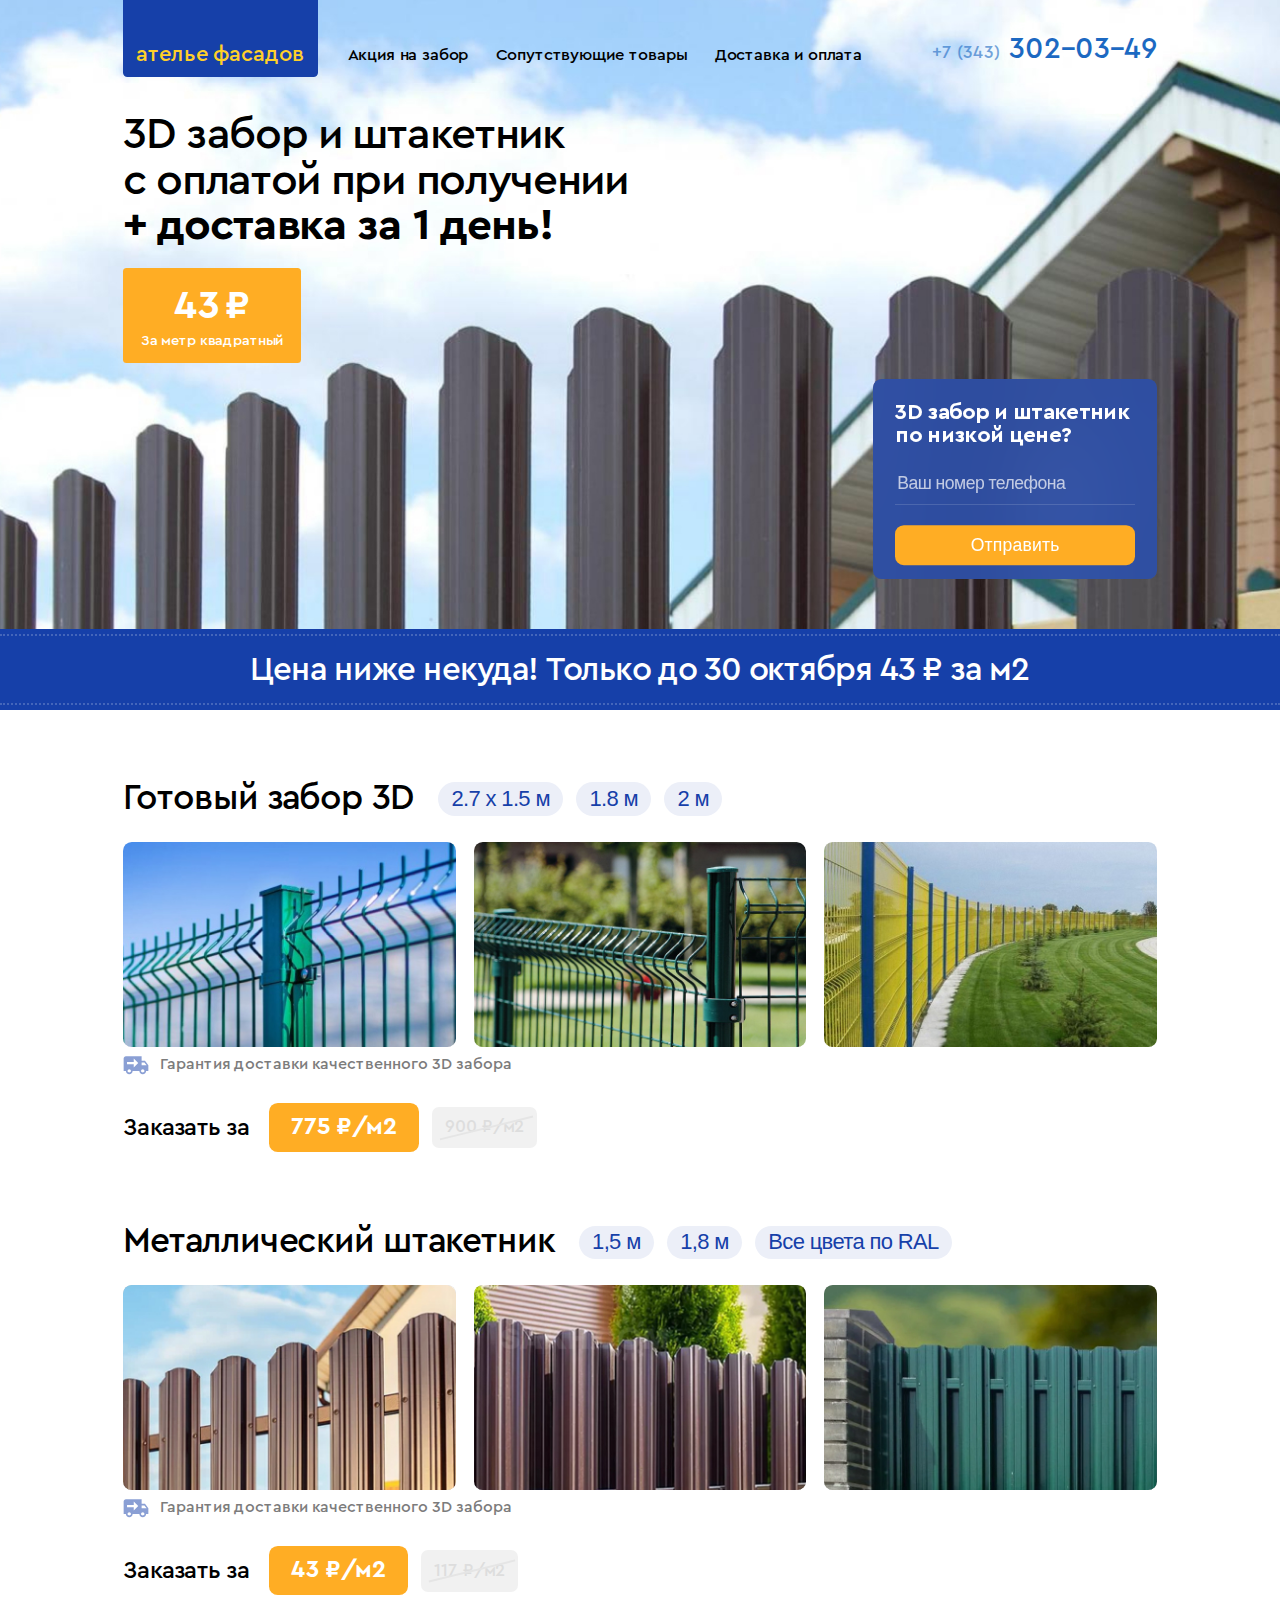
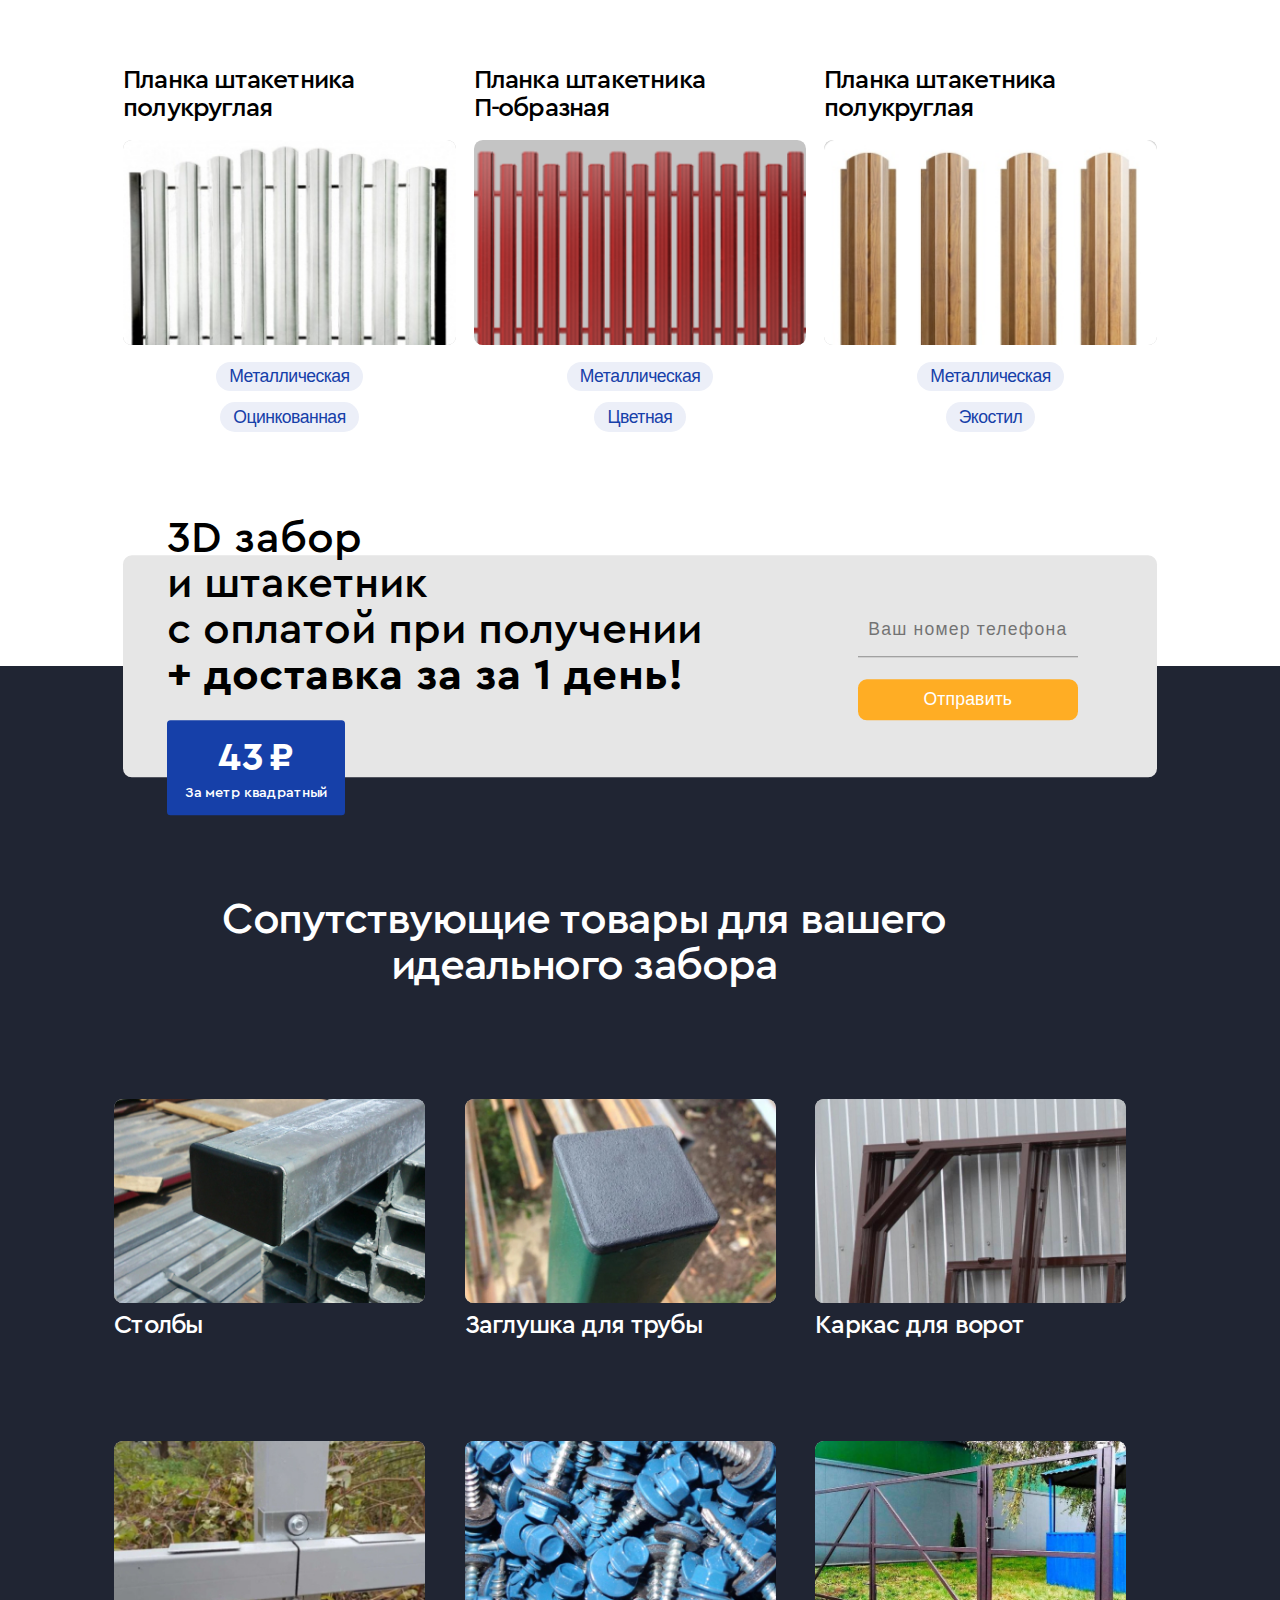
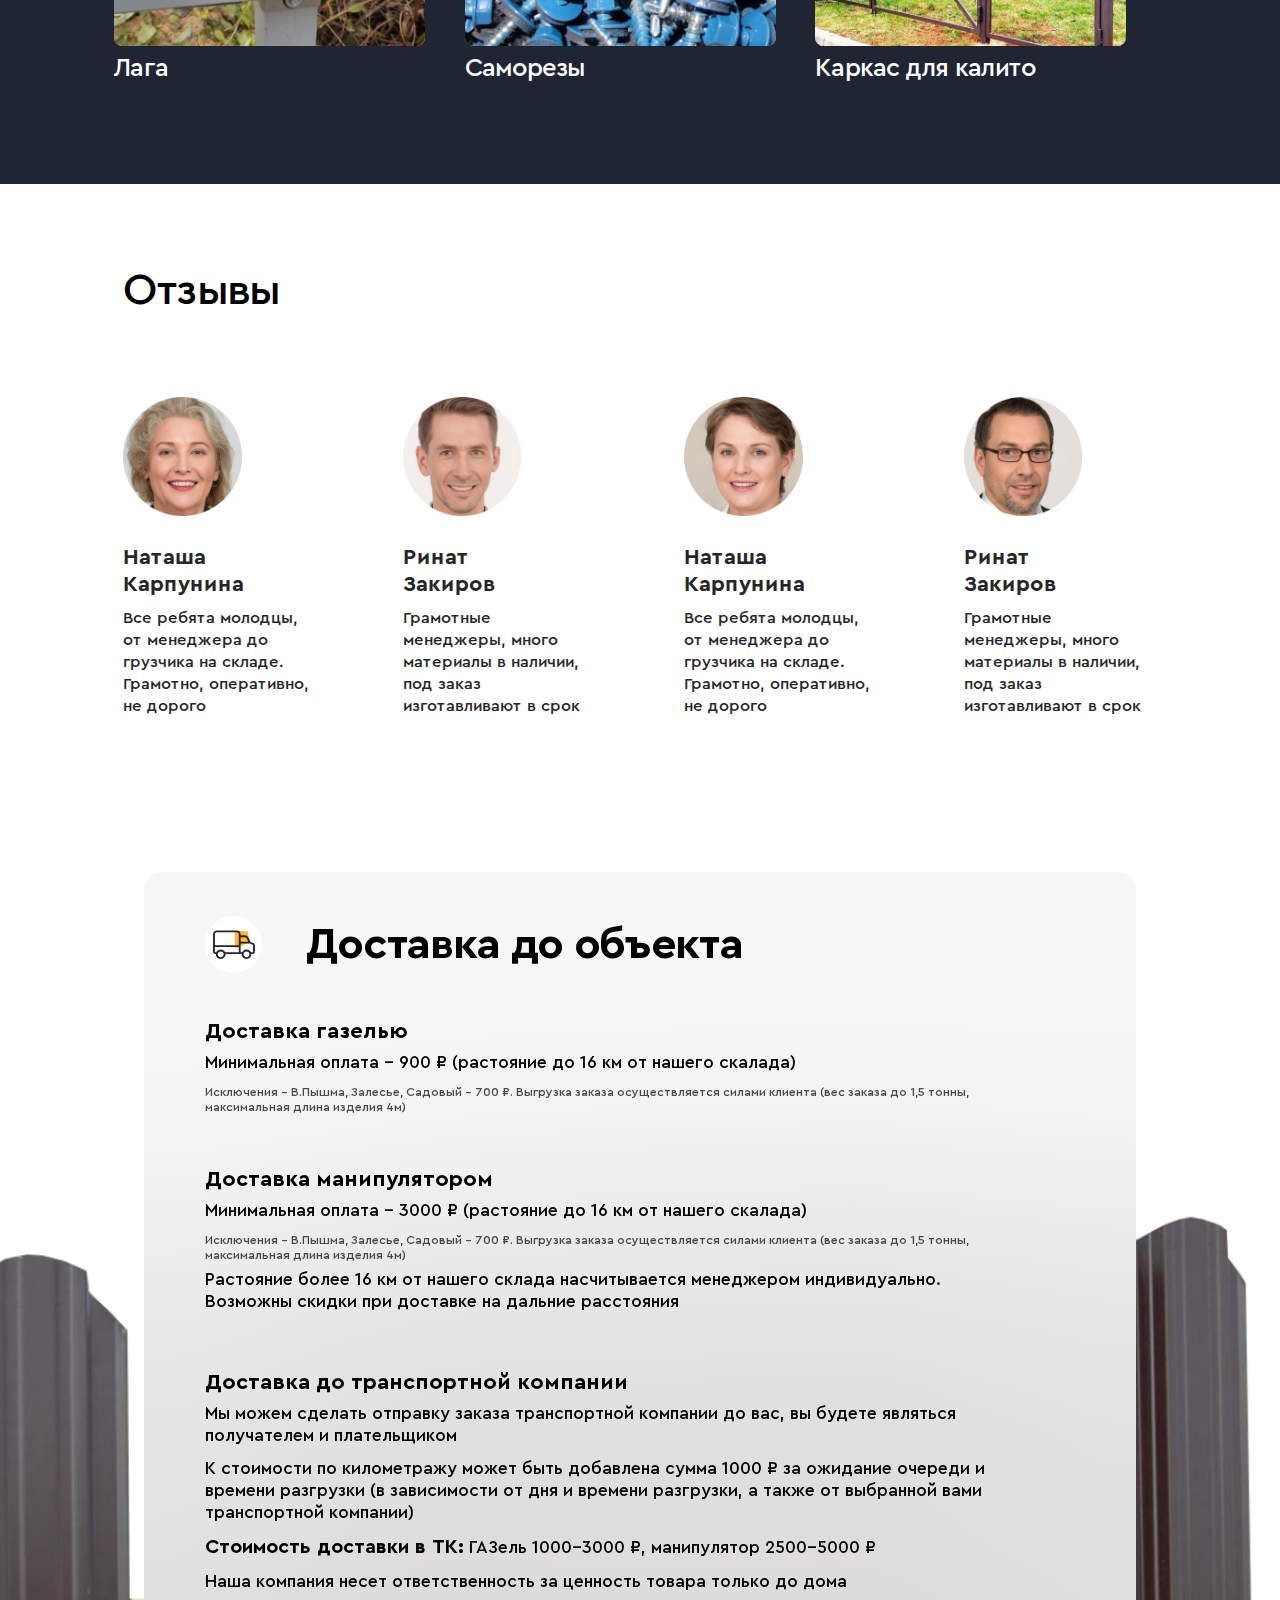
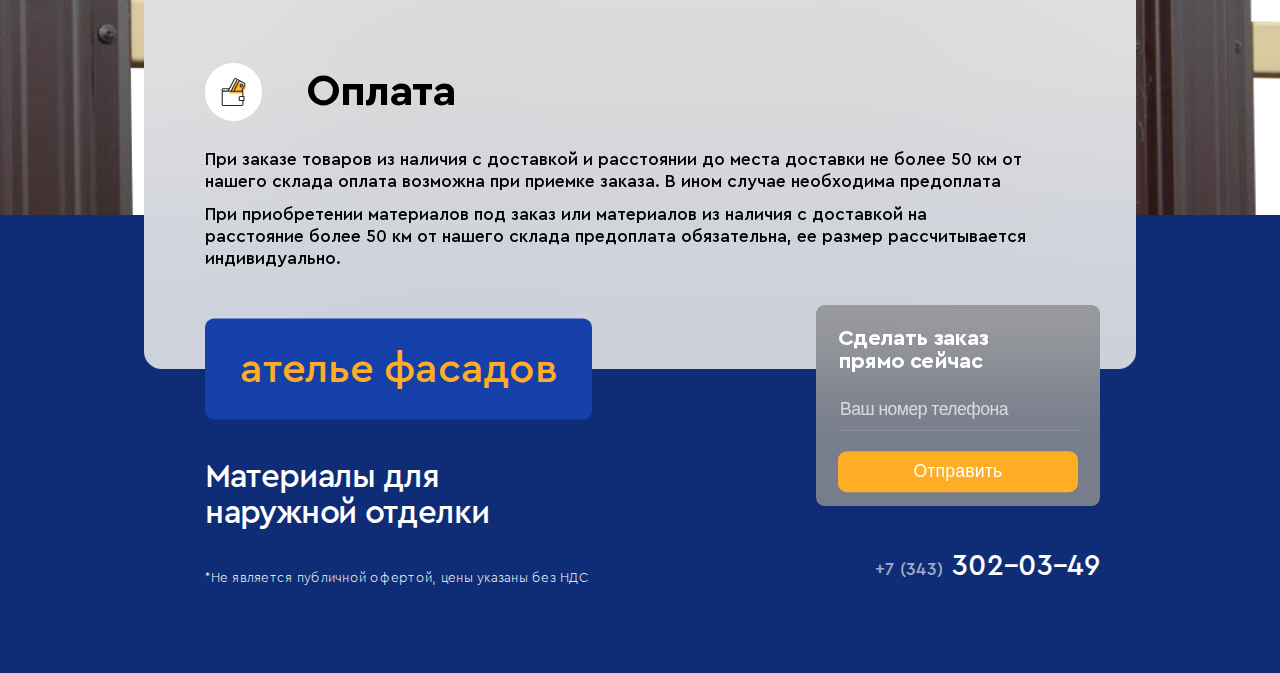
==== index.html @ 2d4c3260 "add project" ====
<!DOCTYPE html>
<html>
    <head>
        <meta charset="utf-8">
        <meta http-equiv="X-UA-Compatible" content="IE=edge">
        <title>facade</title>
        <meta name="description" content="">
        <meta name="viewport" content="width=device-width, initial-scale=1">
        <link rel="stylesheet" href="style/style.css">
    </head>
    <body>
        <div class="overlay"></div>
        <header class="header header__fence" id="header">
            <div class="container header__inner">
                <div class="top-strip">
                    <div class="top-strip__inner">
                        <div class="name__company">
                            ателье фасадов
                        </div>
                        <nav class="header__menu">
                            <ul class="header__list">
                                <li class="list__item"><a href="#ofer">Акция на забор</a></li>
                                <li class="list__item"><a href="#related">Сопутствующие товары</a></li>
                                <li class="list__item"><a href="#delivery">Доставка и оплата</a></li>
                            </ul>
                        </nav>
                    </div>
                    <div class="phone__number header__phone__number phone__number_dark"><span class="phone__number_smal">+7 (343)</span>302-03-49</div>
                </div>
                <h2 class="title__promotion">3D&nbsp;забор&nbsp;и&nbsp;штакетник с&nbsp;оплатой&nbsp;при получении <br><b><span class="title__promotion_bold">+&nbsp;доставка за&nbsp;1&nbsp;день!</span></b></h2>
                <div class="deal__price bg_orange deal__price__fs">
                    <div class="deal__price_amount">43<span class="logo__money logo__money_close">₽</span></div>
                    <div class="deal__price_text deal__price_text_close">За метр квадратный</div>
                    <div class="deal__price_text_open">За м<sup>2</sup></div>
                </div>
                <div class="block__phone block__phone__bg_blue block__phone__header_pos">
                    <div class="block__phone__title"><span class="block__phone__title_figure">3</span>D забор и штакетник по низкой цене?</div>
                    <form action="#" method="post">
                        <div class="input__phone">
                            <input 
                            class="input_tel js-input-tel"                            
                            type="tel" 
                            name="tel" 
                            data-validate-field="tel"
                            placeholder="Ваш номер телефона"
                            >
                        </div>
                        <div class="input__phone__btn">
                            <input type="button" value="Отправить">
                        </div>
                    </form>
                </div>
            </div>           
        </header>
        <main class="main">
            <div class="strip__ofer strip__ofer__fence">
                <div class="text container">Цена ниже некуда! Только&nbsp;до&nbsp;30&nbsp;октября 43&nbsp;₽&nbsp;за&nbsp;м2</div>
            </div>
            <div class="item container" id="ofer">
                <div class="block__item block__item_pos">
                    <div class="item__head">
                        <div class="item__head__title">Готовый забор 3D</div>
                        <div class="item__choice">
                            <div class="item__choice_btn btn_fs"><input type="button" value="2.7 x 1.5 м"></div>
                            <div class="item__choice_btn btn_fs"><input type="button" value="1.8 м"></div>
                            <div class="item__choice_btn btn_fs"><input type="button" value="2 м"></div>
                        </div>
                    </div>
                    <div class="item__body__scroll">
                        <div class="item__body">
                            <div class="item">
                                <div class="item__img">
                                    <img src="img/fence/fence1.jpg" alt="">
                                </div>
                            </div>

                            <div class="item">
                                <div class="item__img">
                                    <img src="img/fence/fence2.jpg" alt="">
                                </div>
                            </div>

                            <div class="item">
                                <div class="item__img">
                                    <img src="img/fence/fence3.jpg" alt="">
                                </div>
                            </div>
                        </div>
                    </div>
                    <div class="guarantee">
                        <img src="/img/car_ico.svg" alt=""><div class="guarantee__text">Гарантия доставки качественного 3D забора</div>
                    </div>
                    <div class="item__footer">
                        <div class="item__footer__text">Заказать за</div>
                        <div class="item__footer__amount">
                            <div class="item__footer__price">775 ₽/м2</div>
                            <div class="item__footer__price_old">900 ₽/м2</div>
                        </div>
                    </div>
                </div>
                <div class="block__item block__item_pos">
                    <div class="item__head">
                        <div class="item__head__title">Металлический штакетник</div>
                        <div class="item__choice">
                            <div class="item__choice_btn btn_fs"><input type="button" value="1,5 м"></div>
                            <div class="item__choice_btn btn_fs"><input type="button" value="1,8 м"></div>
                            <div class="item__choice_btn btn_fs"><input type="button" value="Все цвета по RAL"></div>
                        </div>
                    </div>
                    <div class="item__body__scroll">
                        <div class="item__body">
                            <div class="item">
                                <div class="item__img">
                                    <img src="img/picket-fenced/pick1.jpg" alt="">
                                </div>
                            </div>
                            <div class="item">
                                <div class="item__img">
                                    <img src="img/picket-fenced/pick2.jpg" alt="">
                                </div>
                            </div>
                            <div class="item">
                                <div class="item__img">
                                    <img src="img/picket-fenced/pick3.jpg" alt="">
                                </div>
                            </div>
                            
                        </div>
                    </div>
                    <div class="guarantee">
                        <img src="/img/car_ico.svg" alt=""><div class="guarantee__text">Гарантия доставки качественного 3D забора</div>
                    </div>
                    <div class="item__footer">
                        <div class="item__footer__text">Заказать за</div>
                        <div class="item__footer__amount">
                            <div class="item__footer__price">43 ₽/м2</div>
                            <div class="item__footer__price_old">117 ₽/м2</div>
                        </div>
                    </div>
                </div>
                <div class="block__item block__item_pos-fence ">
                    <div class="block__item__title">
                        Еще штакетник
                    </div>
                    <div class="item__body__scroll">
                        <div class="item__body">
                            <div class="item">
                                <div class="item__title">Планка штакетника <br>
                                    полукруглая</div>
                                <div class="item__img">
                                    <img src="img/choice-pf/choice_pf1.png" alt="">
                                </div>
                                <div class="item__choice item__choice_position item__choice_location">
                                    <div class="item__choice_btn btn_fs_small">
                                        <input type="button" value="Металлическая">
                                    </div>
                                    <div class="item__choice_btn btn_fs_small">
                                        <input type="button" value="Оцинкованная">
                                    </div>
                                </div>
                            </div>
                            <div class="item">
                                <div class="item__title">Планка штакетника <br> П-образная</div>
                                <div class="item__img">
                                    <img src="img/choice-pf/choice_pf2.png" alt="">
                                </div>
                                <div class="item__choice item__choice_position item__choice_location">
                                    <div class="item__choice_btn btn_fs_small">
                                        <input type="button" value="Металлическая">
                                    </div>
                                    <div class="item__choice_btn btn_fs_small">
                                        <input type="button" value="Цветная">
                                    </div>
                                </div>
                            </div>
                            <div class="item">
                                <div class="item__title">Планка штакетника <br>
                                    полукруглая</div>
                                <div class="item__img">
                                    <img src="img/choice-pf/choice_pf3.png" alt="">
                                </div>
                                <div class="item__choice item__choice_position item__choice_location">
                                    <div class="item__choice_btn btn_fs_small">
                                        <input type="button" value="Металлическая">
                                    </div>
                                    <div class="item__choice_btn btn_fs_small">
                                        <input type="button" value="Экостил">
                                    </div>
                                </div> 
                            </div>
                        </div>
                    </div>
                    <div class="item__footer item__footer_close">
                        <div class="item__footer__text">Заказать за</div>
                        <div class="item__footer__amount">
                            <div class="item__footer__price">294 ₽/м2</div>
                            <div class="item__footer__price_old">520 ₽/м2</div>
                        </div>

                    </div>
                </div>
                <div class="promotion promotion__fence">
                    <div class="prom__box prom__box__fence">
                        <div class="prom__inner prom__inner__phone">
                            <div class="prom__text">3D забор <br> и штакетник <br> с оплатой при получении <br> <b>+ доставка за за 1 день! </b>
                            </div>

                            <div class="deal__price bg_blue deal__price__fs">
                                <div class="deal__price_amount">43<span class="logo__money logo__money_close">₽</span></div>
                                <div class="deal__price_text deal__price_text_close">За метр квадратный</div>
                                <div class="deal__price_text_open">За м<sup>2</sup></div>
                            </div>
        
                            <div class="prom__block__phone">
                                <form action="#" method="post">
                                    <div class="input__phone">
                                        <input type="tel" name="tel" class="input_tel2 js-input-tel" data-validate-field="tel"  placeholder="Ваш номер телефона">
                                    </div>
                                    <div class="input__phone__btn">
                                        <input type="button" value="Отправить">
                                    </div>
                                </form>
                            </div>
                        </div>
                    </div>
                </div>
            </div>
            <div class="related">
                <div class="container">
                    <h2 class="related__title" id="related">Сопутствующие товары для вашего<span class="text_close"> идеального</span>&nbsp;забора</h2>
                    
                    <div class="item__body__scroll related__block">
                        <div class="item__body related__block_inner">
                            <div class="item related__item">
                                <div class="item__img">
                                    <img src="img/related/related1.jpg" alt="">
                                </div>
                                <div class="related__item__title">Столбы</div>
                            </div>

                            <div class="item related__item">
                                <div class="item__img">
                                    <img src="img/related/related2.jpg" alt="">
                                </div>
                                <div class="related__item__title">Заглушка для трубы</div>
                            </div>

                            <div class="item related__item">
                                <div class="item__img">
                                    <img src="img/related/related3.jpg" alt="">
                                </div>
                                <div class="related__item__title">Каркас для ворот</div>
                            </div>

                            <div class="item related__item">
                                <div class="item__img">
                                    <img src="img/related/related4.jpg" alt="">
                                </div>
                                <div class="related__item__title">Лага</div>
                            </div>

                            <div class="item related__item">
                                <div class="item__img">
                                    <img src="img/related/related5.jpg" alt="">
                                </div>
                                <div class="related__item__title">Саморезы</div>
                            </div>

                            <div class="item related__item">
                                <div class="item__img">
                                    <img src="img/related/related6.jpg" alt="">
                                </div>
                                <div class="related__item__title">Каркас для калито</div>
                            </div>

                        </div>
                    </div>
                </div>
            </div>
            <div class="feedback container">
                <h2 class="feedback__title">Отзывы</h2>
                <div class=" item__body__scroll">
                    <div class="item__body feedback__block">
                        <div class="feedback__user item">
                            <div class="user__foto"><img src="img/user/user1.png" alt=""></div>
                            <div class="user__name">Наташа <br> Карпунина</div>
                            <div class="user__text">Все ребята молодцы, от менеджера до грузчика на складе. Грамотно, оперативно, не дорого</div>
                        </div>
                        <div class="feedback__user item">
                            <div class="user__foto"><img src="img/user/user2.png" alt=""></div>
                            <div class="user__name">Ринат <br> Закиров</div>
                            <div class="user__text">Грамотные менеджеры, много материалы в наличии, под заказ изготавливают в срок</div>
                        </div>
                        <div class="feedback__user item">
                            <div class="user__foto"><img src="img/user/user3.png" alt=""></div>
                            <div class="user__name">Наташа <br> Карпунина</div>
                            <div class="user__text">Все ребята молодцы, от менеджера до грузчика на складе. Грамотно, оперативно, не дорого</div>
                        </div>
                        <div class="feedback__user item">
                            <div class="user__foto"><img src="img/user/user4.png" alt=""></div>
                            <div class="user__name">Ринат <br> Закиров</div>
                            <div class="user__text">Грамотные менеджеры, много материалы в наличии, под заказ изготавливают в срок</div>
                        </div>
                    </div>
                </div>
            </div>
            <div class="delivery" >
                <div class="container">
                    <div class="gray__block" id="delivery">
                        <div class="gray__block__inner">
                            <div class="delivery__title">
                                <div class="delivery__img">
                                    <img src="img/delivery_ico.svg" alt="">
                                </div>
                                <h3>Доставка до объекта</h3>
                            </div>
                            <div class="delivery__item__block">
                                <div class="delivery__item">Доставка газелью</div>
                                <p class="delivery__text">Минимальная оплата - 900 ₽ (растояние до 16 км от нашего скалада)</p>
                                <div class="dekivery__attentively">Исключения - В.Пышма, Залесье, Садовый - 700 ₽. Выгрузка заказа осуществляется силами клиента (вес заказа до 1,5 тонны, максимальная длина изделия 4м)</div>
                            </div>
                            <div class="delivery__item__block">
                                <div class="delivery__item">Доставка манипулятором</div>
                                <p class="delivery__text">Минимальная оплата - 3000 ₽ (растояние до 16 км от нашего скалада)</p>
                                <div class="dekivery__attentively">Исключения - В.Пышма, Залесье, Садовый - 700 ₽. Выгрузка заказа осуществляется силами клиента (вес заказа до 1,5 тонны, максимальная длина изделия 4м)</div>
                                <p class="delivery__text">
                                    Растояние более 16 км от нашего склада насчитывается менеджером индивидуально. Возможны скидки при доставке на дальние расстояния
                                </p>
                            </div>
                            <div class="delivery__item__block">
                                <div class="delivery__item">Доставка до транспортной компании</div>
                                <p class="delivery__text">Мы можем сделать отправку заказа транспортной компании до вас, вы будете являться получателем и плательщиком
                                </p>
                                <p class="delivery__text">К стоимости по километражу может быть добавлена сумма 1000 ₽ за ожидание очереди и времени разгрузки (в зависимости от дня и времени разгрузки, а также от выбранной вами транспортной компании)</p>
                            </div>
                            <div class="delivery__item__block">
                                <p class="delivery__text"><span class="delivery__text_fs">Стоимость доставки в ТК:</span> ГАЗель&nbsp;1000-3000&nbsp;₽, манипулятор&nbsp;2500-5000&nbsp;₽</p>
                                <p class="delivery__text">Наша компания несет ответственность за ценность товара только до дома</p>
                            </div>
                            <div class="delivery__item__block_pos">
                                <div class="delivery__title delivery__title_pos">
                                    <div class="delivery__img">
                                        <img src="img/wallet_ico.svg" alt="">
                                    </div>
                                    <h3>Оплата</h3>
                                </div>
                                <div class="delivery__item__block">
                                    <p class="delivery__text">При заказе товаров из наличия с доставкой и расстоянии до места доставки не более 50 км от нашего склада оплата возможна при приемке заказа. В ином случае необходима предоплата</p>
                                    <p class="delivery__text">При приобретении материалов под заказ или материалов из наличия с доставкой на расстояние более 50 км от нашего склада предоплата обязательна, ее размер рассчитывается индивидуально.</p>
                                </div>
                            </div>
                            <div class="name__company name__company_pos name__company__link">
                                <a href="#header">ателье фасадов</a>
                            </div>
                        </div>
                    </div>
                </div>
            </div>
        </main>
        <footer class="footer">
            <div class="container">
                <div class="footer__inner">
                    <div class="footer__info">
                        <div class="footer__text">Материалы для <br> наружной отделки</div>
                        <div class="footer__string">*Не является публичной офертой, цены указаны без НДС </div>
                    </div>
                    <div class="footer__contact">
                        <div class="block__phone block__phone__bg_gray  footer__block__phone">
                            <div class="block__phone__title">Сделать заказ <br>
                                прямо сейчас
                            </div>
                            <div>
                                <form action="#" method="post">
                                    <div class="input__phone">
                                        <input type="tel" name="tel" class="input_tel3 js-input-tel"  name="tel"
                                        data-validate-field="tel"                                        
                                        placeholder="Ваш номер телефона">
                                    </div>
                                    <div class="input__phone__btn">
                                        <input type="button" value="Отправить">
                                    </div>
                                </form>
                            </div>
                        </div>
                        <div class="phone__number phone__number__footer footer__contact__phone phone__number_light"><span class="phone__number_smal">+7 (343)</span>302-03-49</div>
                    </div>
                </div>
            </div>
        </footer>
        <script src="js/just-validate.min.js"></script>
        <script src="js/inputmask.min.js"></script>        
        <script src="js/script.js"></script>
        
        <!-- Yandex.Metrika counter -->
    <script type="text/javascript" >
        (function(m,e,t,r,i,k,a){m[i]=m[i]||function(){(m[i].a=m[i].a||[]).push(arguments)};
        m[i].l=1*new Date();k=e.createElement(t),a=e.getElementsByTagName(t)[0],k.async=1,k.src=r,a.parentNode.insertBefore(k,a)})
        (window, document, "script", "https://mc.yandex.ru/metrika/tag.js", "ym");
        
        ym(68285995, "init", {
        clickmap:true,
        trackLinks:true,
        accurateTrackBounce:true
        });
    </script>
    <noscript><div><img src="https://mc.yandex.ru/watch/68285995" style="position:absolute; left:-9999px;" alt="" /></div></noscript>
    <!-- /Yandex.Metrika counter -->

    </body>
</html>
---- style/style.css ----
@font-face {
  font-family: 'Cera Pro';
  font-style: black;
  font-weight: 900;
  src: url("../fonts/CeraPro/CeraPro-Black.woff");
}

@font-face {
  font-family: 'Cera Pro';
  font-style: bold;
  font-weight: 700;
  src: url("../fonts/CeraPro/CeraPro-Bold.woff");
}

@font-face {
  font-family: 'Cera Pro';
  font-style: medium;
  font-weight: 500;
  src: url("../fonts/CeraPro/CeraPro-Medium.woff");
}

@font-face {
  font-family: 'Cera Pro';
  font-style: light;
  font-weight: 300;
  src: url("../fonts/CeraPro/CeraPro-Light.woff");
}

@font-face {
  font-family: 'Cera Pro';
  font-style: thin;
  font-weight: 100;
  src: url("../fonts/CeraPro/CeraPro-Thin.woff");
}

.deal__price_text_open {
  display: none;
  font-size: 14px;
  line-height: 18px;
  -webkit-box-align: center;
      -ms-flex-align: center;
          align-items: center;
  text-align: center;
  letter-spacing: -0.01em;
}

@media screen and (max-width: 768px) {
  .deal__price_text_open {
    display: -webkit-box;
    display: -ms-flexbox;
    display: flex;
  }
}

@media screen and (max-width: 768px) {
  .deal__price_text_close {
    display: none;
  }
}

@media screen and (max-width: 768px) {
  .text_close {
    display: none;
  }
}

.bg_orange {
  background: #FFAD24;
  color: #fff;
  margin-top: 0.87rem;
}

@media screen and (max-width: 375px) {
  .bg_orange {
    margin-top: 0.75rem;
  }
}

.bg_blue {
  background: #1640A9;
  color: #fff;
  margin-top: 0.54rem;
}

.title__promotion {
  width: 23.6rem;
  font-size: 2rem;
  color: #000000;
  letter-spacing: -0.03em;
  line-height: 104%;
  font-weight: 500;
  font-family: Cera Pro;
  position: relative;
}

@media screen and (max-width: 768px) {
  .title__promotion {
    width: auto;
    padding-right: 3rem;
  }
}

@media screen and (max-width: 374px) {
  .title__promotion {
    font-weight: 300;
    padding-right: 7rem;
  }
}

@media screen and (max-width: 320px) {
  .title__promotion {
    padding-right: 0;
  }
}

.title__promotion_bold {
  font-weight: bold;
}

@media screen and (max-width: 375px) {
  .title__promotion_bold {
    padding-right: 5.5rem;
  }
}

.promotion__fence {
  -webkit-transform: translate(0, 50%);
          transform: translate(0, 50%);
  margin-top: 4.3rem;
}

@media screen and (max-width: 768px) {
  .promotion__fence {
    margin-top: -4.5rem;
  }
}

@media screen and (max-width: 450px) {
  .promotion__fence {
    -webkit-transform: translate(0, 10%);
            transform: translate(0, 10%);
    margin-top: 2.5rem;
  }
}

.promotion__tile {
  margin: 1rem 0;
}

@media screen and (max-width: 640px) {
  .promotion__tile {
    margin-bottom: -30px;
  }
}

.prom__phone {
  position: relative;
  z-index: 5;
  margin: auto 0;
  width: 10.1rem;
}

@media screen and (max-width: 768px) {
  .prom__phone {
    width: 70%;
    margin: 3rem 0 auto;
  }
}

@media screen and (max-width: 500px) {
  .prom__phone {
    width: 100%;
  }
}

.block__phone {
  width: 12.9rem;
  height: 9.1rem;
  padding: 1rem;
  border-radius: 0.4rem;
  color: #fff;
  font-size: 1rem;
  line-height: 104%;
  letter-spacing: -0.03em;
  font-weight: bold;
}

@media screen and (max-width: 640px) {
  .block__phone {
    height: 220px;
    width: 295px;
    padding: 24px;
    font-size: 24px;
  }
}

.block__phone__bg_blue {
  background: rgba(37, 77, 180, 0.8);
  -webkit-backdrop-filter: blur(2.1rem);
          backdrop-filter: blur(2.1rem);
}

@media screen and (max-width: 768px) {
  .block__phone__bg_blue {
    background: rgba(145, 145, 145, 0.8);
  }
}

.block__phone__header_pos {
  margin: 0.75rem 0 2.25rem auto;
}

@media screen and (max-width: 768px) {
  .block__phone__header_pos {
    margin: auto;
    -webkit-transform: translate(0, 67px);
            transform: translate(0, 67px);
  }
}

@media screen and (max-width: 375px) {
  .block__phone__header_pos {
    -webkit-transform: translate(0, 70%);
            transform: translate(0, 70%);
  }
}

.block__phone__bg_gray {
  background: rgba(145, 145, 145, 0.8);
  -webkit-backdrop-filter: blur(2.1rem);
          backdrop-filter: blur(2.1rem);
}

.block__phone__title {
  padding-bottom: 1.1rem;
}

.block__phone__title .block__phone__title_figure {
  padding-top: 0.2rem;
}

.block__phone .input__phone__btn {
  border-radius: 0.4rem;
  -webkit-transform: translate(0, 50%);
          transform: translate(0, 50%);
}

.block__item {
  font-family: Cera Pro;
}

.block__item__title {
  display: none;
  font-weight: normal;
  font-size: 32px;
  line-height: 104%;
  letter-spacing: -0.03em;
  padding-right: 50%;
  padding-bottom: 24px;
  color: .block__item__title black;
}

@media screen and (max-width: 768px) {
  .block__item__title {
    display: -webkit-box;
    display: -ms-flexbox;
    display: flex;
  }
}

.block__item_pos {
  margin-bottom: 3.3rem;
}

@media screen and (max-width: 768px) {
  .block__item_pos {
    margin-bottom: 60px;
  }
}

.block__item_pos-fence {
  margin-bottom: -4rem;
}

@media screen and (max-width: 768px) {
  .block__item_pos-fence {
    margin-bottom: 0;
  }
}

.block__item .item__head {
  display: -webkit-box;
  display: -ms-flexbox;
  display: flex;
  padding-bottom: 1.12rem;
  -webkit-box-align: center;
      -ms-flex-align: center;
          align-items: center;
}

@media screen and (max-width: 768px) {
  .block__item .item__head {
    -webkit-box-orient: vertical;
    -webkit-box-direction: normal;
        -ms-flex-direction: column;
            flex-direction: column;
    -webkit-box-align: start;
        -ms-flex-align: start;
            align-items: flex-start;
  }
}

.block__item .item__head .item__head__title {
  font-size: 1.6rem;
  letter-spacing: -0.03em;
  line-height: 104%;
  color: #000000;
  padding-right: 0.8rem;
}

@media screen and (max-width: 768px) {
  .block__item .item__head .item__head__title {
    padding-bottom: 0.5rem;
    padding-right: 6rem;
  }
}

.item__body__scroll {
  display: -webkit-box;
  display: -ms-flexbox;
  display: flex;
  -ms-flex-wrap: wrap;
      flex-wrap: wrap;
  margin: 0 -0.4rem;
  -webkit-box-pack: justify;
      -ms-flex-pack: justify;
          justify-content: space-between;
}

@media screen and (max-width: 991px) {
  .item__body__scroll {
    overflow-x: scroll;
    -ms-overflow-style: none;
    overflow: -moz-scrollbars-none;
  }
  .item__body__scroll::-webkit-scrollbar {
    height: 0;
    width: 0;
  }
}

.item__body {
  display: -webkit-box;
  display: -ms-flexbox;
  display: flex;
  width: 100%;
  -webkit-box-align: center;
      -ms-flex-align: center;
          align-items: center;
}

@media screen and (max-width: 768px) {
  .item__body {
    width: auto;
  }
}

.item__body .item {
  overflow: hidden;
  padding: 0 0.4rem;
  width: 33.333%;
  border-radius: 0.4rem;
  position: relative;
  z-index: 1;
}

@media screen and (max-width: 768px) {
  .item__body .item {
    width: 315px;
  }
}

.item__body .item__tile {
  width: 25%;
}

@media screen and (max-width: 768px) {
  .item__body .item__tile {
    width: 250px;
  }
}

.item__body .item .item__img {
  border-radius: 0.4rem;
  overflow: hidden;
  background: #C4C4C4;
  height: 9.3rem;
}

@media screen and (max-width: 768px) {
  .item__body .item .item__img {
    height: 225px;
  }
}

.item__body .item .item__title {
  font-size: 1.2rem;
  line-height: 104%;
  letter-spacing: -0.03em;
  font-weight: normal;
  color: #000000;
  padding-bottom: 0.8rem;
}

.item__footer {
  display: -webkit-box;
  display: -ms-flexbox;
  display: flex;
  -webkit-box-align: center;
      -ms-flex-align: center;
          align-items: center;
  -ms-flex-wrap: nowrap;
      flex-wrap: nowrap;
}

@media screen and (max-width: 768px) {
  .item__footer {
    -webkit-box-orient: vertical;
    -webkit-box-direction: normal;
        -ms-flex-direction: column;
            flex-direction: column;
    -ms-flex-wrap: wrap;
        flex-wrap: wrap;
    -webkit-box-align: start;
        -ms-flex-align: start;
            align-items: flex-start;
  }
}

.item__footer__tile {
  -webkit-box-pack: center;
      -ms-flex-pack: center;
          justify-content: center;
}

@media screen and (max-width: 768px) {
  .item__footer__tile {
    -webkit-box-pack: start;
        -ms-flex-pack: start;
            justify-content: flex-start;
  }
}

.item__footer .item__footer__text {
  font-size: 1.1rem;
  line-height: 104%;
  letter-spacing: -0.03em;
  margin-right: 0.9rem;
}

@media screen and (max-width: 768px) {
  .item__footer .item__footer__text {
    font-size: 26px;
    margin-bottom: 13px;
  }
}

.item__footer .item__footer__price {
  background: #FFAD24;
  color: #fff;
  border-radius: 0.4rem;
  font-weight: bold;
  font-size: 1.1rem;
  line-height: 1.4rem;
  padding: 0.37rem 0.83rem;
  padding: 0.4rem 1rem;
  margin-right: 0.6rem;
}

@media screen and (max-width: 768px) {
  .item__footer .item__footer__price {
    padding: 15px 24px;
    font-size: 26px;
    margin-right: 12px;
  }
}

.item__footer .item__footer__price_old {
  background: #E9E9E9;
  color: #C8C8C8;
  border-radius: 0.32rem;
  opacity: 0.6;
  font-size: 0.8rem;
  line-height: 1.1rem;
  padding: 0.4rem 0.6rem;
  position: relative;
}

@media screen and (max-width: 768px) {
  .item__footer .item__footer__price_old {
    padding: 13px 15px;
    font-size: 20px;
  }
}

.item__footer .item__footer__price_old::before {
  content: '';
  position: absolute;
  width: 90%;
  height: 0.01rem;
  top: 0.8rem;
  left: 0.3rem;
  border: 0.07rem solid #D5D5D5;
  -webkit-transform: matrix(0.98, -0.24, 0.21, 0.97, 0, 3);
          transform: matrix(0.98, -0.24, 0.21, 0.97, 0, 3);
}

@media screen and (max-width: 768px) {
  .item__footer .item__footer__price_old::before {
    -webkit-transform: matrix(0.98, -0.24, 0.21, 0.97, 0, 9);
            transform: matrix(0.98, -0.24, 0.21, 0.97, 0, 9);
  }
}

.item__footer .item__footer__amount {
  display: -webkit-box;
  display: -ms-flexbox;
  display: flex;
  -webkit-box-align: center;
      -ms-flex-align: center;
          align-items: center;
}

@media screen and (max-width: 374px) {
  .item__footer .item__footer__amount {
    -webkit-box-orient: vertical;
    -webkit-box-direction: normal;
        -ms-flex-direction: column;
            flex-direction: column;
    -webkit-box-align: start;
        -ms-flex-align: start;
            align-items: flex-start;
  }
}

@media screen and (max-width: 374px) {
  .item__footer .item__footer__amount div {
    margin: 0.5rem 0;
  }
}

.guarantee {
  display: -webkit-box;
  display: -ms-flexbox;
  display: flex;
  -webkit-box-align: cenetr;
      -ms-flex-align: cenetr;
          align-items: cenetr;
  padding-top: 0.4rem;
  padding: 0.4rem 0 1.3rem 0;
}

.guarantee img {
  width: 26px;
  height: 19px;
}

.guarantee .guarantee__text {
  font-size: 16px;
  color: #262626;
  opacity: 0.6;
  line-height: 110%;
  padding-left: 0.5rem;
}

.item__choice {
  display: -webkit-box;
  display: -ms-flexbox;
  display: flex;
  position: relative;
  z-index: 1;
}

.item__choice_position {
  -webkit-box-orient: vertical;
  -webkit-box-direction: normal;
      -ms-flex-direction: column;
          flex-direction: column;
  -webkit-box-pack: center;
      -ms-flex-pack: center;
          justify-content: center;
  -webkit-box-align: center;
      -ms-flex-align: center;
          align-items: center;
  margin-top: 0.5rem;
}

.item__choice_position .btn_fs_small {
  margin: 0.25rem 0;
}

@media screen and (max-width: 768px) {
  .item__choice_location {
    -webkit-transform: translateY(-3.3rem);
            transform: translateY(-3.3rem);
  }
}

.item__tile .item__choice {
  margin-top: 0;
}

@media screen and (max-width: 768px) {
  .item__tile .item__choice {
    -webkit-transform: translateY(-50%);
            transform: translateY(-50%);
  }
}

.block__item_pos-fence .item__footer_close {
  display: none;
}

@media screen and (max-width: 768px) {
  .block__item_pos-fence .item__footer_close {
    display: -webkit-box;
    display: -ms-flexbox;
    display: flex;
    margin-top: 0.71rem;
  }
}

.name__company {
  color: #FFD029;
  background: #1640A9;
  display: -webkit-inline-box;
  display: -ms-inline-flexbox;
  display: inline-flex;
  border-radius: 0.4rem;
  line-height: 98%;
  -webkit-box-align: center;
      -ms-flex-align: center;
          align-items: center;
  text-align: center;
  letter-spacing: -0.005em;
  font-size: 1.9rem;
}

.name__company_pos {
  -webkit-transform: translateY(50%);
          transform: translateY(50%);
}

.color__orange {
  color: #FFAD24;
  font-weight: normal;
  font-size: 1.6rem;
  line-height: 104%;
}

.application__box .block__phone__bg_gray {
  margin: 0;
  -webkit-transform: translate(0, 0);
          transform: translate(0, 0);
}

.application__box .promotion {
  -webkit-transform: translate(0, 0);
          transform: translate(0, 0);
  margin: 2rem 0;
}

.prom__box {
  display: -webkit-box;
  display: -ms-flexbox;
  display: flex;
  width: 100%;
  position: relative;
}

.prom__box .prom__inner {
  display: -webkit-box;
  display: -ms-flexbox;
  display: flex;
  -webkit-box-align: center;
      -ms-flex-align: center;
          align-items: center;
  -webkit-box-pack: justify;
      -ms-flex-pack: justify;
          justify-content: space-between;
  background: #e6e6e6;
  border-radius: 0.4rem;
  width: 100%;
}

@media screen and (max-width: 768px) {
  .prom__box .prom__inner {
    -webkit-box-orient: vertical;
    -webkit-box-direction: normal;
        -ms-flex-direction: column;
            flex-direction: column;
    -webkit-box-align: start;
        -ms-flex-align: start;
            align-items: flex-start;
    padding: 1.1rem;
  }
}

.prom__box .prom__inner__phone {
  padding: 0 3.6rem 0 2rem;
}

@media screen and (max-width: 768px) {
  .prom__box .prom__inner__phone {
    padding: 1rem;
  }
}

.prom__box .prom__inner__callback {
  padding: 0 0 0 2rem;
}

@media screen and (max-width: 768px) {
  .prom__box .prom__inner__callback {
    padding: 1rem;
  }
}

.prom__box .prom__inner .prom__text {
  font-size: 2rem;
  -webkit-transform: translateY(-1.8rem);
          transform: translateY(-1.8rem);
  width: 65%;
  line-height: 104%;
}

@media screen and (max-width: 768px) {
  .prom__box .prom__inner .prom__text {
    width: 100%;
    -webkit-transform: translateY(-2.5rem);
            transform: translateY(-2.5rem);
    margin-bottom: -2rem;
  }
}

@media screen and (max-width: 450px) {
  .prom__box .prom__inner .prom__text {
    -webkit-transform: translateY(0);
            transform: translateY(0);
    margin-bottom: 0;
  }
}

.prom__box .deal__price {
  position: absolute;
  bottom: -1.7rem;
}

@media screen and (max-width: 768px) {
  .prom__box .deal__price {
    right: 1rem;
    bottom: 1rem;
    left: auto;
  }
}

@media screen and (max-width: 450px) {
  .prom__box .deal__price {
    position: relative;
    bottom: 0;
    margin-bottom: 42px;
    left: 0;
    margin-left: 0;
  }
}

.prom__box .deal__price__fence {
  left: 2rem;
}

@media screen and (max-width: 768px) {
  .prom__box .deal__price__fence {
    left: auto;
  }
}

.prom__box .deal__price__tile {
  left: 13rem;
}

@media screen and (max-width: 768px) {
  .prom__box .deal__price__tile {
    left: auto;
  }
}

@media screen and (max-width: 450px) {
  .prom__box .deal__price__tile {
    left: 0;
  }
}

.prom__box .prom__callback {
  width: 16.6rem;
  height: 100%;
  border-radius: 10px;
  padding: 2rem;
  display: -webkit-box;
  display: -ms-flexbox;
  display: flex;
  -webkit-box-orient: vertical;
  -webkit-box-direction: normal;
      -ms-flex-direction: column;
          flex-direction: column;
  -webkit-box-pack: justify;
      -ms-flex-pack: justify;
          justify-content: space-between;
  background: #FFAD24;
  color: #fff;
}

@media screen and (max-width: 450px) {
  .prom__box .prom__callback {
    width: 100%;
  }
}

.prom__box .prom__callback .callback__text {
  font-size: 1rem;
}

.prom__box .prom__callback .prom__gratitude {
  font-size: 0.7rem;
}

.prom__box__fence .prom__text {
  padding-bottom: 1.8rem;
}

.deal__price {
  display: -webkit-inline-box;
  display: -ms-inline-flexbox;
  display: inline-flex;
  -webkit-box-orient: vertical;
  -webkit-box-direction: normal;
      -ms-flex-direction: column;
          flex-direction: column;
  border-radius: 0.16rem;
  width: 8.1rem;
  text-align: center;
  font-family: Cera Pro;
  padding: 0.6rem;
  position: relative;
  z-index: 5;
  -webkit-box-align: center;
      -ms-flex-align: center;
          align-items: center;
}

@media screen and (max-width: 375px) {
  .deal__price {
    height: 4.5rem;
    padding: 0.2rem;
    -webkit-box-pack: center;
        -ms-flex-pack: center;
            justify-content: center;
  }
}

.deal__price_amount {
  font-size: 1.8rem;
  font-weight: 700;
  font-style: normal;
  line-height: 2.3rem;
}

.deal__price_text {
  font-size: 0.66rem;
  letter-spacing: -0.01em;
  line-height: 0.8rem;
}

@media screen and (max-width: 500px) {
  .deal__price__fs {
    width: 3.93rem;
    height: 4.6rem;
  }
}

.prom__block__phone {
  width: 10rem;
}

@media screen and (max-width: 768px) {
  .prom__block__phone {
    width: 50%;
  }
}

@media screen and (max-width: 450px) {
  .prom__block__phone {
    width: 100%;
  }
}

.porm__application {
  margin-top: 4rem;
}

.name__company__link {
  position: absolute;
  bottom: 0;
  z-index: 100;
  font-size: 1.9rem;
  width: 17.6rem;
  height: 4.6rem;
  display: block;
  line-height: 4.6rem;
  text-align: center;
}

@media screen and (max-width: 768px) {
  .name__company__link {
    width: 260px;
    -webkit-transform: translateY(50%);
            transform: translateY(50%);
    margin: auto;
  }
}

@media screen and (max-width: 640px) {
  .name__company__link {
    left: 50%;
    margin-left: -130px;
  }
}

.name__company__link a {
  color: #FFAD24;
  position: relative;
  z-index: 100;
  display: block;
}

@media screen and (max-width: 375px) {
  .name__company__link {
    -webkit-transform: translateY(35%);
            transform: translateY(35%);
  }
}

.logo__money {
  padding-left: 0.3rem;
}

@media screen and (max-width: 500px) {
  .logo__money_close {
    display: none;
  }
}

h1, h2, h3, h4, h5, h6, p {
  margin: 0;
}

*, *::before, *::after {
  -webkit-box-sizing: border-box;
          box-sizing: border-box;
}

ul {
  padding: 0;
  margin: 0;
  list-style: none;
}

a {
  text-decoration: none;
}

img {
  vertical-align: bottom;
  max-width: 100%;
  width: 100%;
  height: 100%;
}

.overlay {
  background: #1640A9;
  opacity: 0.5;
  position: absolute;
  z-index: 10;
  top: 0;
  right: 0;
  bottom: 0;
  left: 0;
  margin: auto;
  display: none;
}

input[type="tel"],
input[type="tetxt"],
input[type="number"] {
  width: 100%;
}

input[type="tel"]:focus,
input[type="tetxt"]:focus,
input[type="number"]:focus {
  outline: none;
}

input:-webkit-autofill,
input:-webkit-autofill:hover,
input:-webkit-autofill:focus,
input:-webkit-autofill:active {
  -webkit-transition: all 5000s ease-in-out 0s;
  transition: all 5000s ease-in-out 0s;
  font-size: 3rem !important;
}

input {
  outline: none;
  background: none;
  border: none;
  height: 100%;
}

input[type="button"] {
  cursor: pointer;
}

.input__phone__btn {
  border-radius: 0.4rem;
  background: #FFAD24;
  color: #fff;
  -webkit-transition: 0.3s;
  transition: 0.3s;
}

.input__phone__btn:hover {
  background: #FFC224;
}

.input__phone__btn input[type="button"] {
  cursor: pointer;
  width: 100%;
  display: block;
  border: none;
  color: #fff;
  font-weight: 500;
  font-size: 0.8rem;
  line-height: 104%;
  text-align: center;
  letter-spacing: 0.01em;
  padding: 0.5rem 0;
}

@media screen and (max-width: 640px) {
  .input__phone__btn input[type="button"] {
    font-size: 20px;
    padding: 12px 0;
  }
}

.block__phone {
  position: relative;
  z-index: 999;
}

.block__phone input[type="tel"] {
  border: none;
  color: #fff;
  opacity: 0.7;
  border-bottom: solid 0.05rem rgba(255, 255, 255, 0.2);
  width: 100%;
  font-size: 0.8rem;
  line-height: 104%;
  letter-spacing: -0.03em;
  padding-bottom: 0.45rem;
  background: none;
}

@media screen and (max-width: 640px) {
  .block__phone input[type="tel"] {
    font-size: 18px;
  }
}

.block__phone input[type="tel"]::-webkit-input-placeholder {
  color: #fff;
}

.block__phone input[type="tel"]:-ms-input-placeholder {
  color: #fff;
}

.block__phone input[type="tel"]::-ms-input-placeholder {
  color: #fff;
}

.block__phone input[type="tel"]::placeholder {
  color: #fff;
}

.prom__phone_numb input[type="tel"] {
  border: none;
  text-align: center;
  font-weight: normal;
  font-size: 0.8rem;
  line-height: 104%;
  text-align: center;
  letter-spacing: -0.03em;
  color: #000000;
  border-bottom: solid 0.01rem rgba(0, 0, 0, 0.2);
  padding-bottom: 0.5rem;
  margin-bottom: 1.25rem;
}

.item__choice_btn {
  padding: 0 0.3rem;
}

@media screen and (max-width: 768px) {
  .item__choice_btn {
    padding: 0 .6rem 0 0;
  }
}

.item__choice_btn input[type="button"] {
  color: #1640A9;
  border: none;
  background: #ECEFF8;
  border-radius: 1.8rem;
  padding: 0.25rem 0.6rem;
  line-height: 104%;
  letter-spacing: -0.03em;
  font-weight: normal;
  -webkit-transition: 0.3s;
  transition: 0.3s;
}

.item__choice_btn input[type="button"]:hover {
  -webkit-box-shadow: 0 0 0.1rem rgba(0, 0, 0, 0.5);
          box-shadow: 0 0 0.1rem rgba(0, 0, 0, 0.5);
}

.btn_fs input[type="button"] {
  font-size: 1rem;
}

.btn_fs_small input[type="button"] {
  font-size: 0.8rem;
  letter-spacing: -0.03em;
  line-height: 104%;
}

.modal__small__input input {
  opacity: 0.2;
  border-bottom: 0.09rem solid #000000;
  padding-bottom: 0.6rem;
  margin-top: 1.8rem;
  font-size: 1rem;
}

.modal__small__input input::-webkit-input-placeholder {
  font-size: 1rem;
  line-height: 104%;
  letter-spacing: -0.03em;
  color: #000000;
  opacity: 0.5;
}

.modal__small__input input:-ms-input-placeholder {
  font-size: 1rem;
  line-height: 104%;
  letter-spacing: -0.03em;
  color: #000000;
  opacity: 0.5;
}

.modal__small__input input::-ms-input-placeholder {
  font-size: 1rem;
  line-height: 104%;
  letter-spacing: -0.03em;
  color: #000000;
  opacity: 0.5;
}

.modal__small__input input::placeholder {
  font-size: 1rem;
  line-height: 104%;
  letter-spacing: -0.03em;
  color: #000000;
  opacity: 0.5;
}

.modal__btn input {
  font-size: 1rem;
  color: #fff;
  background: #FFAD24;
  border-radius: 0.41rem;
  padding: 0.5rem 2.6rem;
  -webkit-transition: 0.3s;
  transition: 0.3s;
}

.modal__btn input:hover {
  background: #FFC224;
}

.calc__label input {
  border-radius: 0.33rem;
  border: solid 0.1rem #fff;
  font-size: 1.3rem;
  line-height: 104%;
  letter-spacing: 0.02em;
  -webkit-font-feature-settings: 'pnum' on, 'lnum' on;
          font-feature-settings: 'pnum' on, 'lnum' on;
  color: #000000;
  padding: 0.6rem 0.9rem;
  margin-top: 0.8rem;
}

.calc__label input:focus {
  background: #fff;
}

.calc__label_pos input {
  margin-bottom: 1.6rem;
}

.calc__more {
  display: -webkit-box;
  display: -ms-flexbox;
  display: flex;
  -webkit-box-align: center;
      -ms-flex-align: center;
          align-items: center;
  margin-top: 1rem;
}

.calc__more span {
  opacity: 0.5;
  margin-left: 0.5rem;
}

.calc__more input {
  width: 1.4rem;
  height: 1.4rem;
  border-radius: 50%;
  background: #fff;
  color: #FFAD24;
  font-size: 1.2rem;
}

.prom__block__phone input[type="tel"] {
  font-size: 1.1rem;
  line-height: 104%;
  text-align: center;
  letter-spacing: 0.05em;
  color: #000000;
  border-bottom: solid 0.01rem rgba(0, 0, 0, 0.4);
  padding-bottom: 15px;
  margin-bottom: 1rem;
}

.prom__block__phone input[type="tel"]::-webkit-input-placeholder {
  color: #000000;
  opacity: 0.5;
  line-height: 104%;
  font-size: 0.8rem;
}

.prom__block__phone input[type="tel"]:-ms-input-placeholder {
  color: #000000;
  opacity: 0.5;
  line-height: 104%;
  font-size: 0.8rem;
}

.prom__block__phone input[type="tel"]::-ms-input-placeholder {
  color: #000000;
  opacity: 0.5;
  line-height: 104%;
  font-size: 0.8rem;
}

.prom__block__phone input[type="tel"]::placeholder {
  color: #000000;
  opacity: 0.5;
  line-height: 104%;
  font-size: 0.8rem;
}

@media screen and (max-width: 640px) {
  .prom__block__phone input[type="tel"]::-webkit-input-placeholder {
    font-size: 20px;
  }
  .prom__block__phone input[type="tel"]:-ms-input-placeholder {
    font-size: 20px;
  }
  .prom__block__phone input[type="tel"]::-ms-input-placeholder {
    font-size: 20px;
  }
  .prom__block__phone input[type="tel"]::placeholder {
    font-size: 20px;
  }
}

.header__fence {
  background-image: url("../img/bg_header.jpg");
  background-position: 50% 0%;
  background-repeat: no-repeat;
  background-size: cover;
  font-family: Cera Pro;
}

@media screen and (max-width: 768px) {
  .header__fence {
    background-image: url("../img/bg_header_mobile.jpg");
    background-position: 100% 50%;
    background-repeat: no-repeat;
    background-size: cover;
  }
}

.header__fence__inner {
  display: -webkit-box;
  display: -ms-flexbox;
  display: flex;
  -webkit-box-orient: vertical;
  -webkit-box-direction: normal;
      -ms-flex-direction: column;
          flex-direction: column;
}

.header__tile {
  background-image: url("../img/tile_bg_header.jpg");
  background-position: 50% 0%;
  background-repeat: no-repeat;
  background-size: cover;
  font-family: Cera Pro;
}

.top-strip {
  display: -webkit-box;
  display: -ms-flexbox;
  display: flex;
  -webkit-box-align: center;
      -ms-flex-align: center;
          align-items: center;
  -ms-flex-wrap: wrap;
      flex-wrap: wrap;
  -webkit-box-pack: justify;
      -ms-flex-pack: justify;
          justify-content: space-between;
  margin-bottom: 1.6rem;
}

@media screen and (max-width: 640px) {
  .top-strip {
    -webkit-box-orient: vertical;
    -webkit-box-direction: normal;
        -ms-flex-direction: column;
            flex-direction: column;
    -webkit-box-align: start;
        -ms-flex-align: start;
            align-items: flex-start;
  }
}

@media screen and (max-width: 375px) {
  .top-strip {
    margin-bottom: 1rem;
  }
}

.top-strip__inner {
  display: -webkit-box;
  display: -ms-flexbox;
  display: flex;
  -webkit-box-align: center;
      -ms-flex-align: center;
          align-items: center;
}

.top-strip .name__company {
  font-size: 1rem;
  background: #1640A9;
  line-height: 98%;
  padding: 2rem 0.6rem 0.5rem 0.6rem;
  border-radius: 0 0  0.2rem 0.2rem;
  position: relative;
  margin-right: 0.75rem;
}

@media screen and (max-width: 640px) {
  .top-strip .name__company {
    padding: 1.2rem 1.7rem;
    border-radius: 0.4rem;
    margin-top: 2rem;
  }
}

.header__list {
  display: -webkit-box;
  display: -ms-flexbox;
  display: flex;
  font-size: 0.75rem;
  letter-spacing: -0.01em;
  padding-top: 1.5rem;
}

@media screen and (max-width: 768px) {
  .header__list {
    display: none;
  }
}

.header__list .list__item {
  white-space: nowrap;
  margin: 0 0.6rem;
}

.header__list .list__item a {
  display: -webkit-inline-box;
  display: -ms-inline-flexbox;
  display: inline-flex;
  position: relative;
  text-decoration: none;
  color: #000000;
}

.header__list .list__item a::before {
  content: "";
  display: -webkit-box;
  display: -ms-flexbox;
  display: flex;
  position: absolute;
  height: 0.02rem;
  width: 0;
  background: #000000;
  -webkit-transition: width 0.4s ease-in-out, left 0.4s ease-in-out;
  transition: width 0.4s ease-in-out, left 0.4s ease-in-out;
  left: 50%;
  bottom: -0.01rem;
}

.header__list .list__item a::after {
  content: "";
  display: -webkit-box;
  display: -ms-flexbox;
  display: flex;
  position: absolute;
  height: 0.02rem;
  width: 0;
  background-color: #000000;
  -webkit-transition: width 0.4s ease-in-out;
  transition: width 0.4s ease-in-out;
  left: 50%;
  bottom: 0;
}

.header__list .list__item a:hover::before {
  width: 100%;
  left: 0;
  bottom: -0.01rem;
}

.header__list .list__item a:hover::before:hover::after {
  width: 50%;
}

.phone__number {
  font-size: 1.33rem;
  font-weight: 500;
}

@media screen and (max-width: 640px) {
  .phone__number {
    font-size: 32px;
  }
}

.phone__number_dark {
  color: #1C69C2;
}

.phone__number_light {
  color: #fff;
}

.phone__number_smal {
  font-size: 0.8rem;
  padding-right: 0.4rem;
  opacity: 0.6;
}

@media screen and (max-width: 640px) {
  .phone__number_smal {
    font-size: 20px;
  }
}

.header__phone__number {
  padding-top: 1rem;
}

@media screen and (max-width: 375px) {
  .header__phone__number {
    padding-top: 0.8rem;
  }
}

.strip__ofer {
  background: #1640A9;
  display: -webkit-box;
  display: -ms-flexbox;
  display: flex;
  padding: 0.9rem 0;
  position: relative;
  -webkit-box-pack: center;
      -ms-flex-pack: center;
          justify-content: center;
  margin-bottom: 3.25rem;
  text-align: center;
}

@media screen and (max-width: 768px) {
  .strip__ofer {
    height: 10rem;
    -webkit-box-orient: vertical;
    -webkit-box-direction: normal;
        -ms-flex-direction: column;
            flex-direction: column;
    -webkit-box-pack: end;
        -ms-flex-pack: end;
            justify-content: flex-end;
  }
}

@media screen and (max-width: 375px) {
  .strip__ofer {
    height: 20rem;
  }
}

@media screen and (max-width: 350px) {
  .strip__ofer {
    height: 22rem;
  }
}

@media screen and (max-width: 375px) {
  .strip__ofer__fence {
    height: 22rem;
  }
}

.strip__ofer::after {
  content: '';
  border-bottom: dotted 0.12rem rgba(255, 255, 255, 0.2);
  position: absolute;
  bottom: 0.21rem;
  width: 100%;
}

.strip__ofer::before {
  content: '';
  border-top: dotted 0.12rem rgba(255, 255, 255, 0.2);
  position: absolute;
  top: 0.21rem;
  width: 100%;
}

.strip__ofer .text {
  font-size: 1.5rem;
  letter-spacing: -0.03em;
  color: #fff;
}

@media screen and (max-width: 375px) {
  .strip__ofer .text {
    font-size: 2rem;
  }
}

main {
  display: -webkit-box;
  display: -ms-flexbox;
  display: flex;
  -webkit-box-orient: vertical;
  -webkit-box-direction: normal;
      -ms-flex-direction: column;
          flex-direction: column;
  -webkit-box-flex: 1;
      -ms-flex: 1 1 auto;
          flex: 1 1 auto;
  font-family: Cera Pro;
}

.related {
  background: #202533;
}

.related__title {
  color: #fff;
  font-weight: 500;
  font-size: 2rem;
  line-height: 104%;
  text-align: center;
  letter-spacing: -0.03em;
  padding: 10.5rem 8rem 5rem 2.9rem;
}

@media screen and (max-width: 768px) {
  .related__title {
    text-align: left;
    padding-left: 0;
    padding-right: 0;
  }
}

@media screen and (max-width: 640px) {
  .related__title {
    padding-top: 95px;
    padding-right: 3rem;
  }
}

.related__block {
  display: -webkit-box;
  display: -ms-flexbox;
  display: flex;
}

.related__block .related__block_inner {
  -ms-flex-wrap: wrap;
      flex-wrap: wrap;
  margin: 0 -0.9rem;
}

@media screen and (max-width: 768px) {
  .related__block .related__block_inner {
    -ms-flex-wrap: nowrap;
        flex-wrap: nowrap;
    padding: 0 16px;
  }
}

.related__block .related__block_inner .related__item {
  width: 33.333%;
  padding: 0 0.9rem 4rem 0.9rem;
}

@media screen and (max-width: 768px) {
  .related__block .related__block_inner .related__item {
    width: 250px;
    padding: 0 0.4rem 4rem 0.4rem;
  }
}

.related__block .related__block_inner .related__item__tile {
  width: 25%;
}

@media screen and (max-width: 768px) {
  .related__block .related__block_inner .related__item__tile {
    width: 220px;
  }
}

.related__block .related__block_inner .related__item__tile .item__img {
  height: 220px;
}

.related__block .related__block_inner .related__item .related__item__title {
  color: #fff;
  font-weight: normal;
  font-size: 1.16rem;
  line-height: 104%;
  letter-spacing: -0.03em;
  padding-top: 0.4rem;
  height: 50px;
}

@media screen and (max-width: 786px) {
  .related__block .related__block_inner .related__item .related__item__title {
    font-size: 24px;
  }
}

.feedback {
  background: #fff;
  font-family: Cera Pro;
}

.feedback .feedback__title {
  padding: 3.8rem 0;
  color: #000000;
  font-weight: 500;
  font-size: 2rem;
  line-height: 104%;
  letter-spacing: -0.03em;
}

@media screen and (max-width: 768px) {
  .feedback .feedback__title {
    padding-left: 15px;
  }
}

.feedback .feedback__block {
  display: -webkit-box;
  display: -ms-flexbox;
  display: flex;
  -webkit-box-pack: justify;
      -ms-flex-pack: justify;
          justify-content: space-between;
}

.feedback .feedback__block .feedback__user {
  width: 20%;
  text-align: left;
}

@media screen and (max-width: 991px) {
  .feedback .feedback__block .feedback__user {
    width: 210px;
    padding: 0 16px;
  }
}

.feedback .feedback__block .feedback__user .user__foto {
  width: 5.4rem;
  height: 5.4rem;
}

.feedback .feedback__block .feedback__user .user__name {
  font-style: normal;
  font-weight: bold;
  font-size: 1rem;
  line-height: 120%;
  color: #262626;
  padding: 1.3rem 0 0.5rem 0;
}

@media screen and (max-width: 768px) {
  .feedback .feedback__block .feedback__user .user__name {
    font-size: 22px;
  }
}

.feedback .feedback__block .feedback__user .user__text {
  font-weight: normal;
  font-size: 0.75rem;
  line-height: 133%;
  color: #262626;
}

@media screen and (max-width: 768px) {
  .feedback .feedback__block .feedback__user .user__text {
    font-size: 16px;
  }
}

.delivery {
  font-family: Cera Pro;
  background-image: url("../img/fence_bg.png");
  background-position: 50% 100%;
  background-repeat: no-repeat;
  background-size: cover;
}

@media screen and (max-width: 375px) {
  .delivery {
    background-image: none;
  }
}

.gray__block {
  background-color: rgba(245, 245, 245, 0.8);
  -webkit-backdrop-filter: blur(6.25rem);
          backdrop-filter: blur(6.25rem);
  border-radius: 0.8rem;
  width: 96%;
  margin: 0 auto;
  -webkit-transform: translateY(7rem);
          transform: translateY(7rem);
  position: relative;
  z-index: 5;
}

@media screen and (max-width: 375px) {
  .gray__block {
    background-image: url("../img/bg_gray_block.png");
    background-position: 50% 100%;
    background-repeat: no-repeat;
    background-size: 100%;
    padding-bottom: 5rem;
  }
}

@media screen and (max-width: 768px) {
  .gray__block {
    width: 100%;
  }
}

.gray__block__inner {
  padding: 2rem 5rem 0 2.8rem;
}

@media screen and (max-width: 768px) {
  .gray__block__inner {
    padding: 1.2rem 1rem;
  }
}

.gray__block .delivery__title {
  display: -webkit-box;
  display: -ms-flexbox;
  display: flex;
  -webkit-box-align: center;
      -ms-flex-align: center;
          align-items: center;
}

.gray__block .delivery__title_pos {
  padding: 2.7rem 0 1.3rem 0;
}

.gray__block .delivery__title h3 {
  font-size: 2rem;
  line-height: 104%;
  letter-spacing: -0.03em;
  color: #000000;
}

@media screen and (max-width: 768px) {
  .gray__block .delivery__title h3 {
    font-size: 2rem;
  }
}

.gray__block .delivery__title .delivery__img {
  width: 2.6rem;
  height: 2.6rem;
  background: #ffffff;
  border-radius: 50%;
  display: -webkit-box;
  display: -ms-flexbox;
  display: flex;
  margin-right: 2rem;
}

@media screen and (max-width: 768px) {
  .gray__block .delivery__title .delivery__img {
    width: 4.6rem;
    height: 4.6rem;
  }
}

.gray__block .delivery__title .delivery__img img {
  width: 2rem;
  height: 1.3rem;
  margin: auto;
}

@media screen and (max-width: 768px) {
  .gray__block .delivery__title .delivery__img img {
    width: 3.6rem;
    height: 2.14rem;
  }
}

.gray__block .delivery__item__block .delivery__item {
  color: #000000;
  font-size: 1rem;
  font-weight: 700;
  padding-top: 2rem;
  padding-bottom: 0.3rem;
}

@media screen and (max-width: 768px) {
  .gray__block .delivery__item__block .delivery__item {
    font-size: 20px;
  }
}

@media screen and (max-width: 374px) {
  .gray__block .delivery__item__block .delivery__item {
    font-size: 1.4rem;
  }
}

.gray__block .delivery__item__block .delivery__text {
  font-size: 0.8rem;
  font-weight: 500;
  padding-bottom: 0.5rem;
}

@media screen and (max-width: 768px) {
  .gray__block .delivery__item__block .delivery__text {
    font-size: 14px;
    padding-bottom: 12px;
  }
}

@media screen and (max-width: 374px) {
  .gray__block .delivery__item__block .delivery__text {
    font-size: 1rem;
  }
}

.gray__block .delivery__item__block .delivery__text_fs {
  font-size: 0.9rem;
  font-weight: 700;
}

.gray__block .delivery__item__block .dekivery__attentively {
  opacity: 0.7;
  font-size: 0.56rem;
  padding-bottom: 0.3rem;
}

@media screen and (max-width: 768px) {
  .gray__block .delivery__item__block .dekivery__attentively {
    font-size: 10px;
  }
}

@media screen and (max-width: 374px) {
  .gray__block .delivery__item__block .dekivery__attentively {
    font-size: 0.9rem;
  }
}

.delivery__item__block_pos {
  padding-bottom: 4rem;
}

@media screen and (max-width: 375px) {
  .delivery__item__block_pos {
    margin-bottom: 11rem;
    padding-bottom: 0;
  }
}

.advanteges {
  background-color: rgba(245, 245, 245, 0.8);
  -webkit-backdrop-filter: blur(6.25rem);
          backdrop-filter: blur(6.25rem);
  border-radius: 0.8rem;
  padding: 3.4rem 3.12rem;
  background-image: url(../img/roof.png);
  background-position: 100% 100%;
  background-repeat: no-repeat;
}

@media screen and (max-width: 768px) {
  .advanteges {
    background-image: none;
    padding: 32px 20px 20px 24px;
    -webkit-transform: translateY(50px);
            transform: translateY(50px);
  }
}

.advanteges__tile {
  -webkit-transform: translateY(6.25rem);
          transform: translateY(6.25rem);
  margin-top: -2.9rem;
}

@media screen and (max-width: 640px) {
  .advanteges__tile {
    -webkit-transform: translateY(70px);
            transform: translateY(70px);
    margin-top: -50px;
  }
}

.advanteges__title {
  font-style: normal;
  font-weight: 500;
  font-size: 2rem;
  line-height: 104%;
  letter-spacing: -0.03em;
  color: #000000;
}

.advanteges__bg_home {
  background-image: none;
  position: relative;
  z-index: 15;
  margin-top: 1.5rem;
}

@media screen and (max-width: 375px) {
  .advanteges__bg_home {
    background-image: url(../img/home_small.png);
    background-position: 50% 100%;
    background-repeat: no-repeat;
    background-size: 100%;
    padding-bottom: 20rem;
  }
}

.bg__home {
  background-image: url(../img/home.png);
  background-position: 100% 100%;
  background-repeat: no-repeat;
  background-size: 50%;
}

@media screen and (max-width: 375px) {
  .bg__home {
    background-image: none;
  }
}

.advanteges__text {
  padding-top: 2.3rem;
}

.advanteges__text .advanteges__string {
  position: relative;
  padding-left: 1.46rem;
  font-weight: normal;
  font-size: 1.25rem;
  line-height: 1.6rem;
  letter-spacing: -0.01em;
  color: #000000;
  margin-bottom: 1.8rem;
}

@media screen and (max-width: 375px) {
  .advanteges__text .advanteges__string {
    padding-left: 15px;
    font-weight: 300;
  }
}

.advanteges__text .advanteges__string::before {
  content: '';
  width: 0.6rem;
  height: 0.6rem;
  border-radius: 50%;
  background: #FEB63D;
  position: absolute;
  left: 0;
  margin-top: 0.6rem;
}

.footer {
  background: #0F2D76;
  font-family: Cera Pro;
  padding-top: 4.1rem;
  padding-bottom: 4rem;
}

@media screen and (max-width: 375px) {
  .footer {
    padding-bottom: 75px;
  }
}

.footer__inner {
  display: -webkit-box;
  display: -ms-flexbox;
  display: flex;
  -webkit-box-pack: justify;
      -ms-flex-pack: justify;
          justify-content: space-between;
  -webkit-box-align: start;
      -ms-flex-align: start;
          align-items: flex-start;
  width: 96%;
  margin: 0 auto;
}

@media screen and (max-width: 640px) {
  .footer__inner {
    -webkit-box-orient: vertical;
    -webkit-box-direction: normal;
        -ms-flex-direction: column;
            flex-direction: column;
    -webkit-box-pack: center;
        -ms-flex-pack: center;
            justify-content: center;
    -webkit-box-align: center;
        -ms-flex-align: center;
            align-items: center;
  }
}

.footer__inner .footer__info {
  color: #fff;
  margin-top: auto;
  padding-left: 2.8rem;
}

@media screen and (max-width: 640px) {
  .footer__inner .footer__info {
    padding-left: 0;
  }
}

.footer__inner .footer__info .footer__text {
  margin: 4.1rem 0 0 0;
  font-size: 1.5rem;
  line-height: 110%;
  letter-spacing: -0.03em;
}

@media screen and (max-width: 640px) {
  .footer__inner .footer__info .footer__text {
    text-align: center;
    margin-top: 100px;
  }
}

@media screen and (max-width: 375px) {
  .footer__inner .footer__info .footer__text {
    margin-top: 75px;
  }
}

.footer__inner .footer__info .footer__string {
  font-size: 0.6rem;
  font-weight: 300;
  line-height: 98%;
  letter-spacing: 0.02em;
  padding-top: 1.87rem;
}

@media screen and (max-width: 640px) {
  .footer__inner .footer__info .footer__string {
    -webkit-transform: translateY(325px);
            transform: translateY(325px);
    font-size: 14px;
    font-weight: 300;
    opacity: 0.5;
    padding-top: 0;
  }
}

@media screen and (max-width: 375px) {
  .footer__inner .footer__info .footer__string {
    -webkit-transform: translateY(335px);
            transform: translateY(335px);
  }
}

.footer__inner .footer__contact {
  margin-right: 1.66rem;
  display: -webkit-box;
  display: -ms-flexbox;
  display: flex;
  -webkit-box-orient: vertical;
  -webkit-box-direction: normal;
      -ms-flex-direction: column;
          flex-direction: column;
  -webkit-box-align: end;
      -ms-flex-align: end;
          align-items: flex-end;
}

@media screen and (max-width: 640px) {
  .footer__inner .footer__contact {
    -webkit-box-align: center;
        -ms-flex-align: center;
            align-items: center;
    position: relative;
    z-index: 100;
    margin-right: 0;
  }
}

@media screen and (max-width: 375px) {
  .footer__inner .footer__contact {
    width: 100%;
  }
}

@media screen and (max-width: 640px) {
  .footer__inner .footer__contact .footer__block__phone {
    -webkit-transform: translateY(65px);
            transform: translateY(65px);
    width: 100%;
  }
}

.footer__inner .footer__contact .footer__contact__phone {
  padding-top: 1.9rem;
}

@media screen and (max-width: 640px) {
  .footer__inner .footer__contact .footer__contact__phone {
    -webkit-transform: translateY(-250px);
            transform: translateY(-250px);
  }
}

.modal__box {
  display: -webkit-box;
  display: -ms-flexbox;
  display: flex;
  -webkit-box-orient: vertical;
  -webkit-box-direction: normal;
      -ms-flex-direction: column;
          flex-direction: column;
}

.modal {
  background: rgba(240, 240, 240, 0.9);
  -webkit-backdrop-filter: blur(150px);
          backdrop-filter: blur(150px);
  border-radius: 0.8rem;
  margin: auto;
  position: fixed;
  z-index: 999;
  font-family: Cera Pro;
}

.modal .name__company {
  font-size: 0.9rem;
  padding: 1rem;
  border-radius: 0.14rem;
  position: absolute;
  top: -1.9rem;
}

.modal__small {
  padding: 3.1rem 3.2rem 3.1rem 3.2rem;
  width: 27rem;
  left: 50%;
  top: 50%;
  margin-left: -11.5rem;
  margin-top: -13.5rem;
}

@media screen and (max-width: 400px) {
  .modal__small {
    width: 20rem;
    margin-left: -10rem;
  }
}

.modal__small__name {
  padding-top: 2.5rem;
  padding-bottom: 2rem;
}

.modal__small__text {
  color: #000000;
  opacity: 0.4;
}

.modal__small .modal__btn {
  margin-top: 2.5rem;
}

.modal__calc {
  width: 41rem;
  left: 50%;
  margin-left: -20.5rem;
  padding: 0 2.6rem 2.5rem;
}

@media screen and (max-width: 768px) {
  .modal__calc {
    width: 300px;
    margin-left: -150px;
  }
}

.modal__name {
  font-weight: 500;
  font-size: 1.6rem;
  line-height: 104%;
  letter-spacing: -0.03em;
  color: #000000;
}

.calc__box {
  display: -webkit-box;
  display: -ms-flexbox;
  display: flex;
  -webkit-box-pack: justify;
      -ms-flex-pack: justify;
          justify-content: space-between;
  -webkit-box-orient: vertical;
  -webkit-box-direction: normal;
      -ms-flex-direction: column;
          flex-direction: column;
}

.calc__box .modal__btn_pos {
  margin: 0 auto;
  padding-bottom: 1rem;
  margin-top: 2.5rem;
}

@media screen and (max-width: 768px) {
  .calc__box {
    -webkit-box-orient: vertical;
    -webkit-box-direction: normal;
        -ms-flex-direction: column;
            flex-direction: column;
  }
}

.calc__label {
  display: -webkit-box;
  display: -ms-flexbox;
  display: flex;
  -webkit-box-orient: vertical;
  -webkit-box-direction: normal;
      -ms-flex-direction: column;
          flex-direction: column;
  font-weight: normal;
  font-size: 1rem;
  line-height: 104%;
  letter-spacing: -0.03em;
  color: #000000;
}

.calc__content {
  display: -webkit-box;
  display: -ms-flexbox;
  display: flex;
  margin: 0 -1.6rem;
}

@media screen and (max-width: 768px) {
  .calc__content {
    -ms-flex-wrap: wrap;
        flex-wrap: wrap;
  }
}

.calc__name {
  padding-bottom: 1.6rem;
  margin-top: 4rem;
}

.calc__inner {
  width: 50%;
  padding: 0 1.6rem;
}

@media screen and (max-width: 768px) {
  .calc__inner {
    width: 100%;
    padding: 0;
  }
}

.calc__inner__field {
  border: solid 0.1rem #fff;
  border-radius: 0.33rem;
  padding: 1.4rem 1.4rem 1rem;
  display: -webkit-box;
  display: -ms-flexbox;
  display: flex;
  -webkit-box-orient: vertical;
  -webkit-box-direction: normal;
      -ms-flex-direction: column;
          flex-direction: column;
  -webkit-box-pack: justify;
      -ms-flex-pack: justify;
          justify-content: space-between;
  margin-top: 1.8rem;
}

.calc__lenght,
.calc__price {
  font-size: 0.9rem;
  letter-spacing: 0.02em;
  color: #000000;
}

.calc__lenght__text,
.calc__price__text {
  font-size: 0.9rem;
  letter-spacing: 0.02em;
  color: #000000;
  opacity: 0.4;
}

.calc__lenght__amount,
.calc__price__amount {
  letter-spacing: 0.02em;
  color: #000000;
  font-size: 1.33rem;
  font-weight: bold;
}

html {
  font-size: calc( 100vw / 80);
}

@media screen and (max-width: 1440px) {
  html {
    font-size: 22px;
  }
}

@media screen and (max-width: 1200px) {
  html {
    font-size: 20px;
  }
}

@media screen and (max-width: 991px) {
  html {
    font-size: 18px;
  }
}

@media screen and (max-width: 768px) {
  html {
    font-size: 16px;
  }
}

@media screen and (max-width: 575px) {
  html {
    font-size: 14px;
  }
}

@media screen and (max-width: 375px) {
  html {
    font-size: 12px;
  }
}

body {
  margin: 0 auto;
  width: 100vw;
  min-height: 100vh;
  background: #ffffff;
  max-width: 100%;
  min-width: 300px;
  font-family: sans-serif;
  display: -webkit-box;
  display: -ms-flexbox;
  display: flex;
  -webkit-box-orient: vertical;
  -webkit-box-direction: normal;
      -ms-flex-direction: column;
          flex-direction: column;
  position: relative;
}

.container {
  max-width: 51rem;
  margin: 0 auto;
  width: 100%;
  padding: 0 2rem;
  position: relative;
}

@media screen and (max-width: 768px) {
  .container {
    margin: 0;
  }
}

@media screen and (max-width: 575px) {
  .container {
    padding: 0 15px;
  }
}
/*# sourceMappingURL=style.css.map */
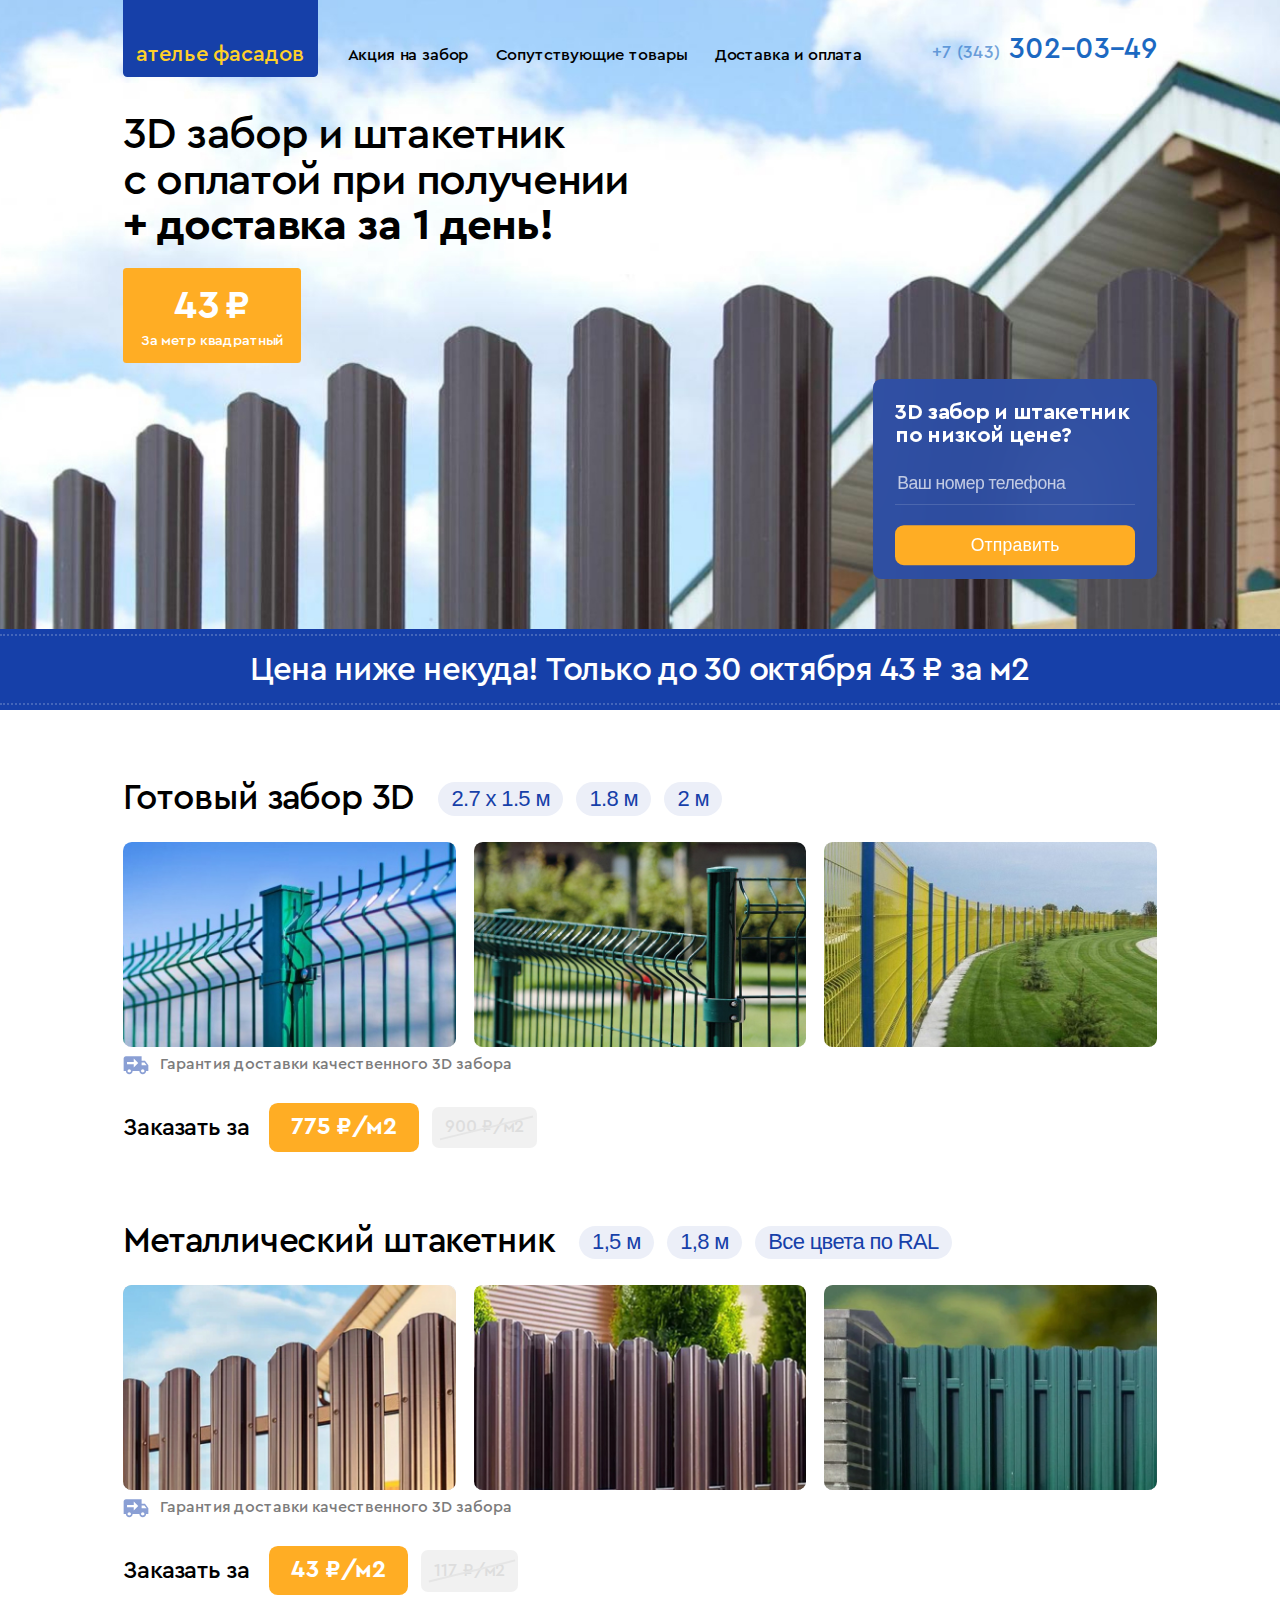
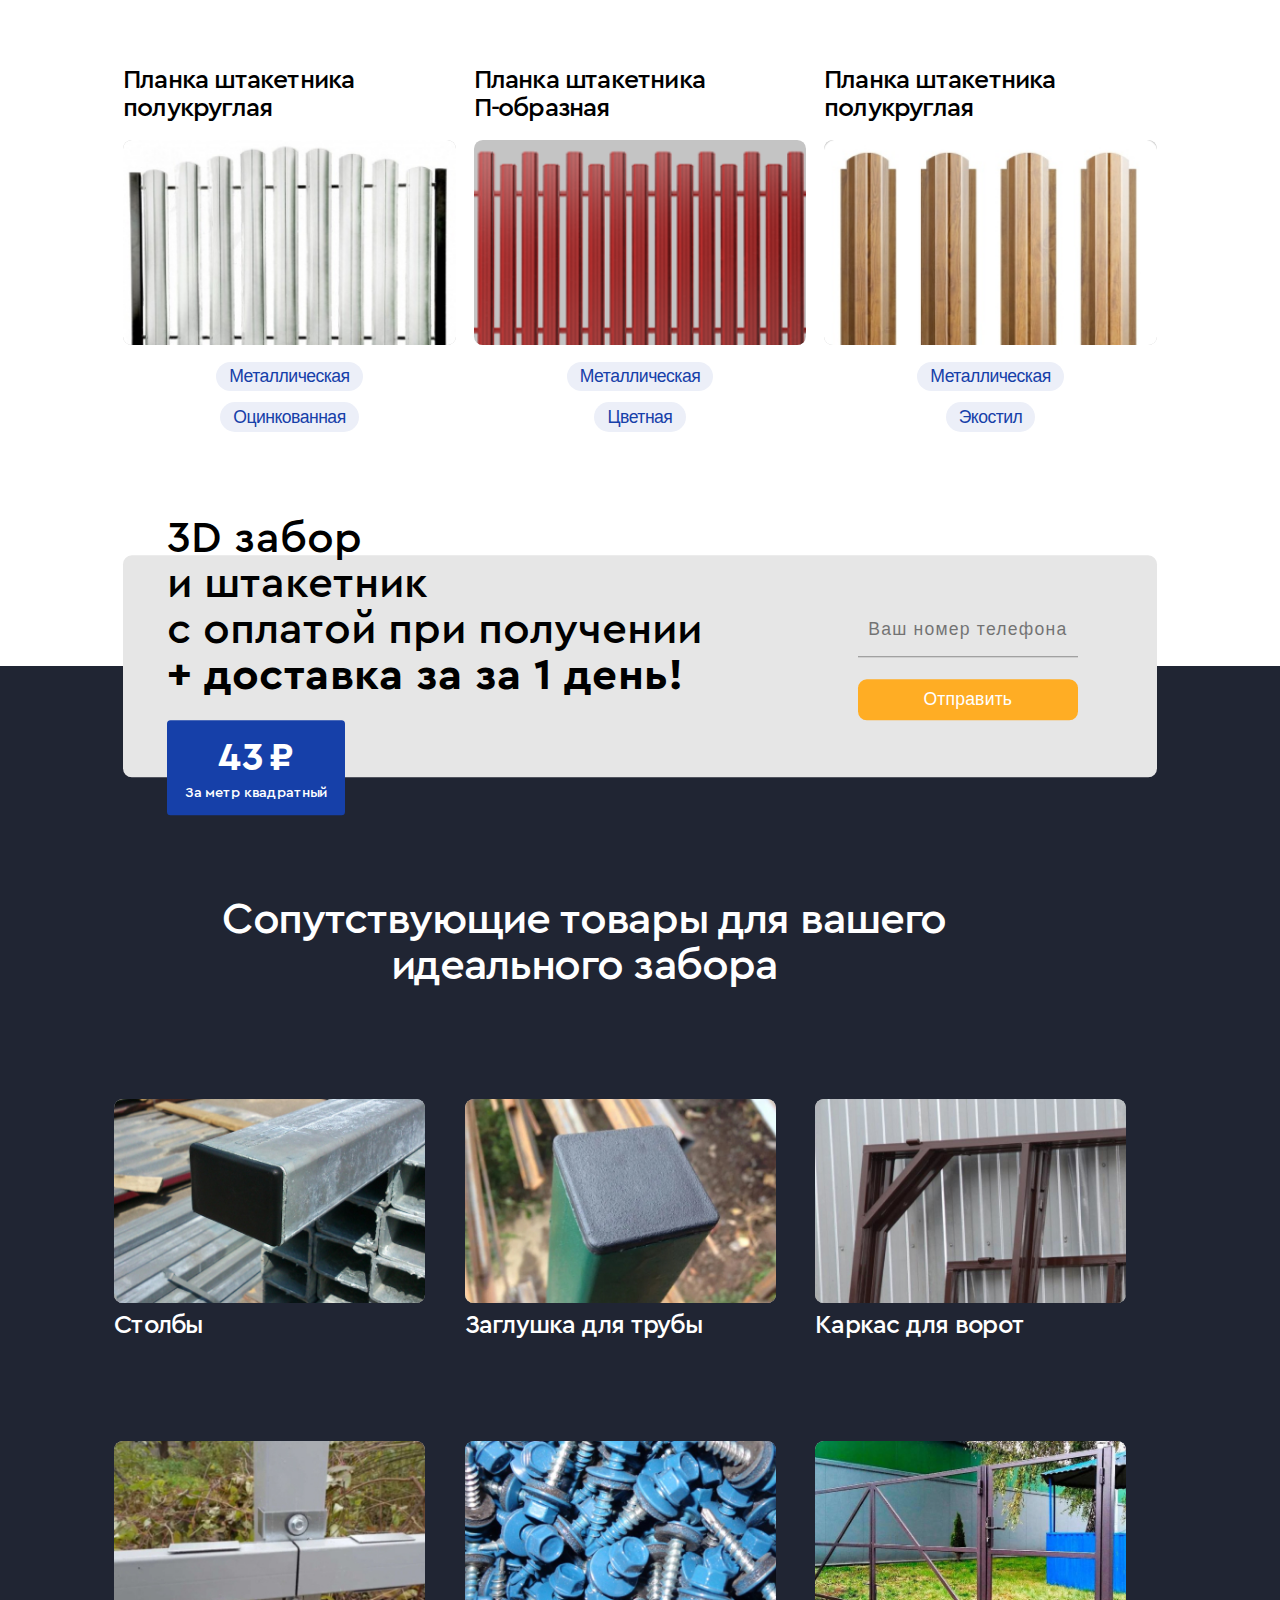
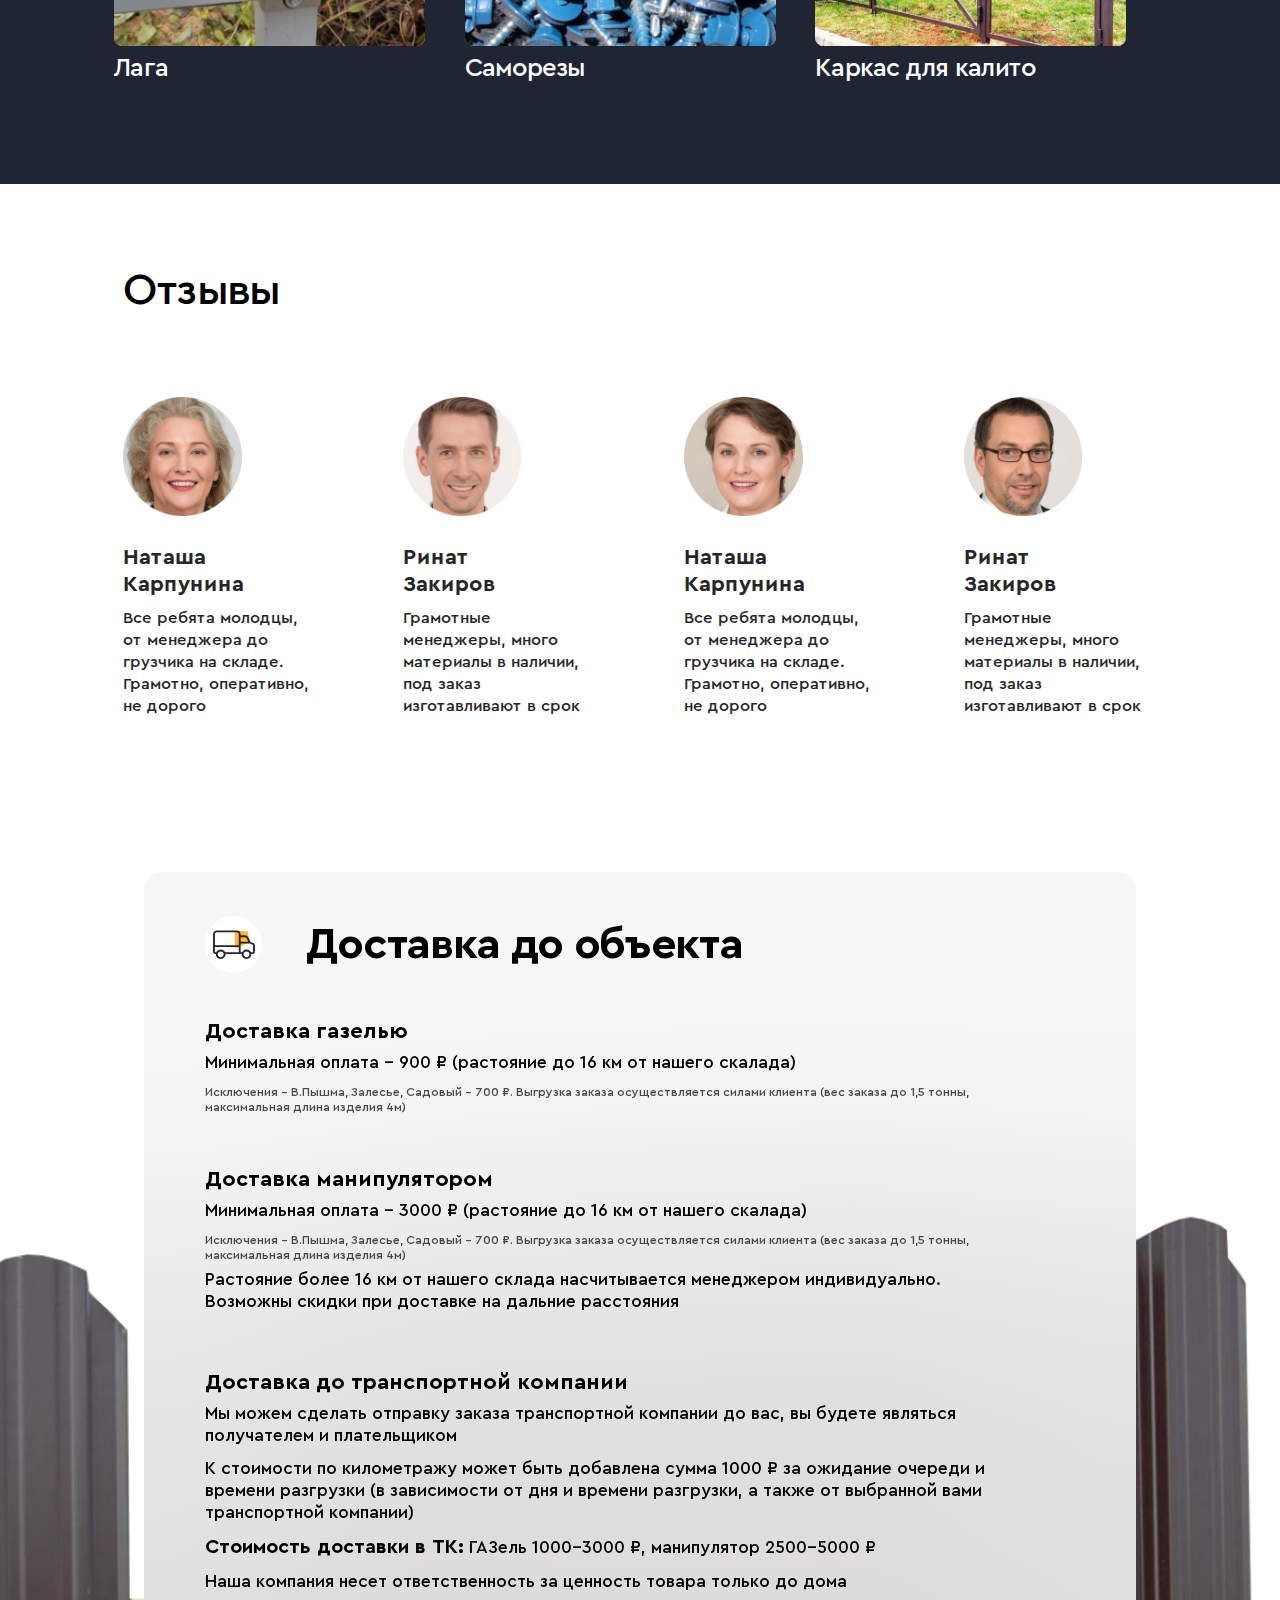
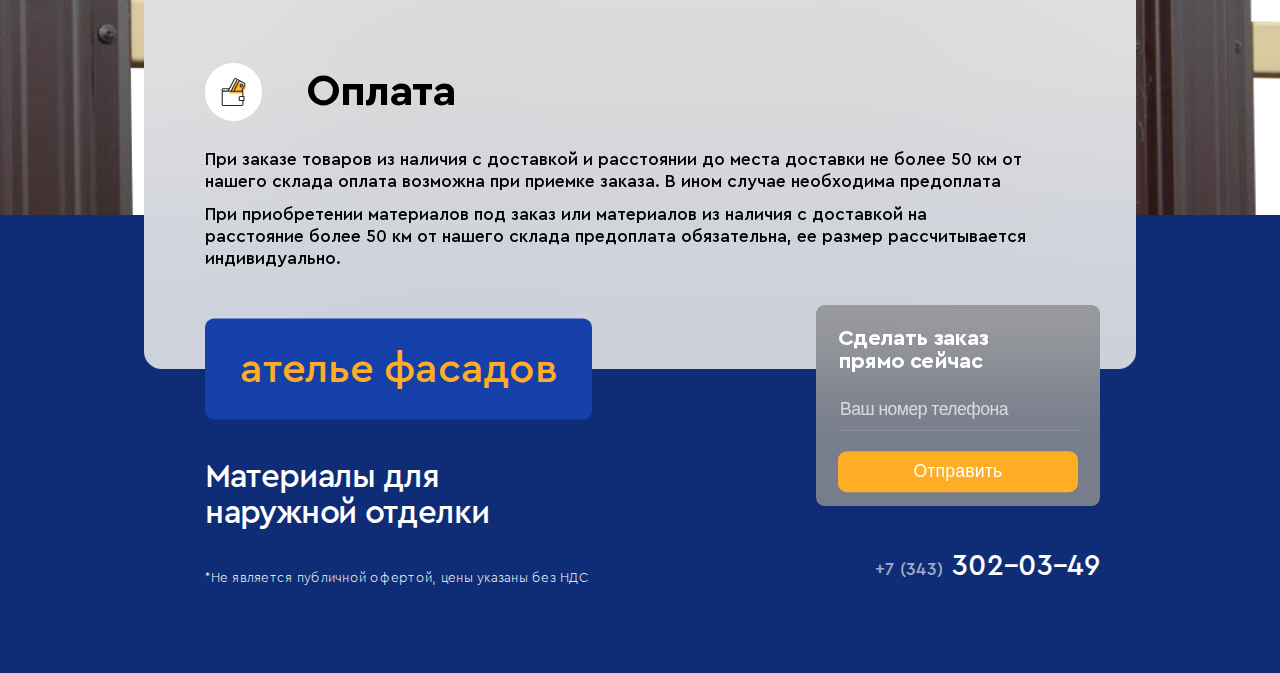
==== commit 4d300412: "change img" ====
--- a/index.html
+++ b/index.html
@@ -88,7 +88,7 @@
                         </div>
                     </div>
                     <div class="guarantee">
-                        <img src="/img/car_ico.svg" alt=""><div class="guarantee__text">Гарантия доставки качественного 3D забора</div>
+                        <img src="img/car_ico.svg" alt=""><div class="guarantee__text">Гарантия доставки качественного 3D забора</div>
                     </div>
                     <div class="item__footer">
                         <div class="item__footer__text">Заказать за</div>
@@ -128,7 +128,7 @@
                         </div>
                     </div>
                     <div class="guarantee">
-                        <img src="/img/car_ico.svg" alt=""><div class="guarantee__text">Гарантия доставки качественного 3D забора</div>
+                        <img src="img/car_ico.svg" alt=""><div class="guarantee__text">Гарантия доставки качественного 3D забора</div>
                     </div>
                     <div class="item__footer">
                         <div class="item__footer__text">Заказать за</div>
